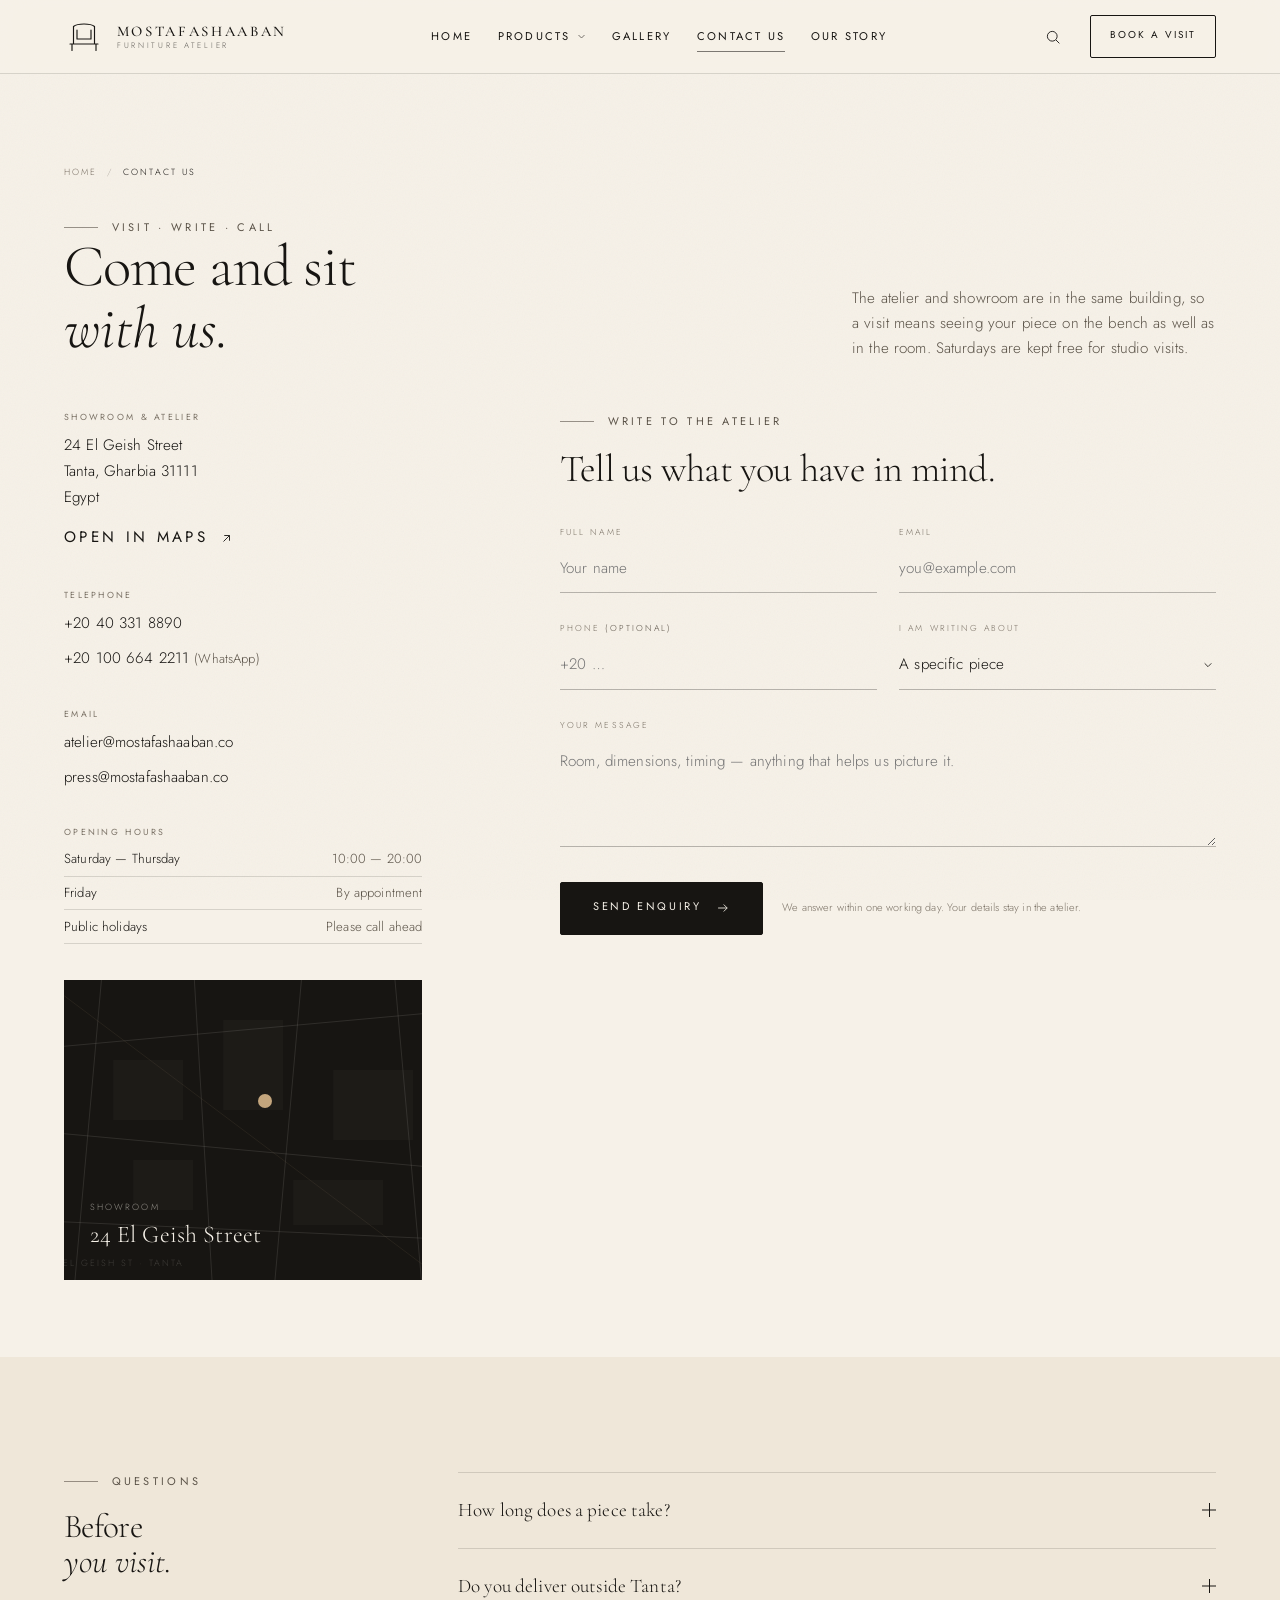
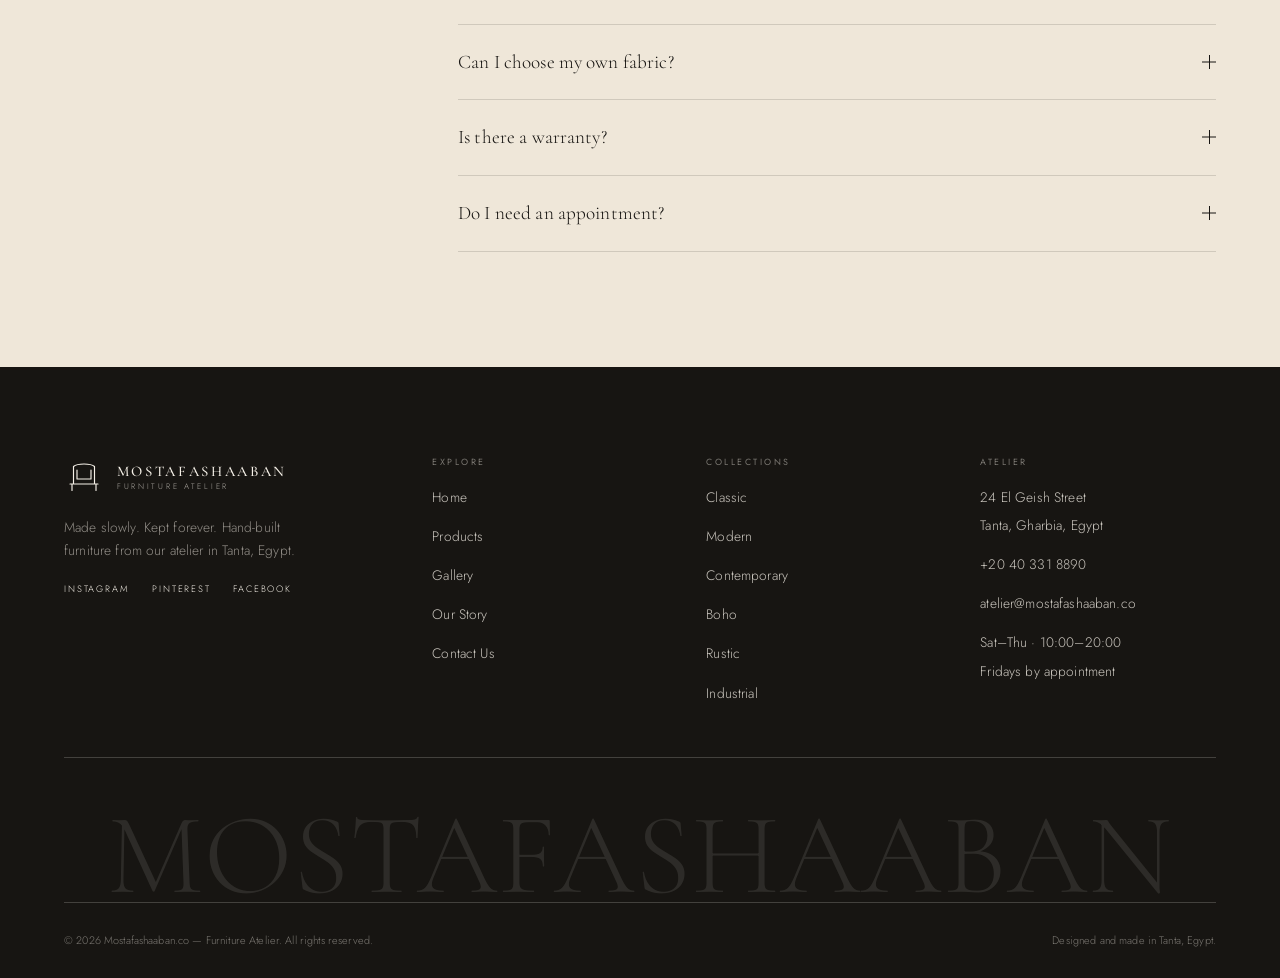
==== contact.html @ ceda0581 "Build mostafashaaban.co: luxury furniture atelier site Five pages (home, collection, gallery, story," ====
<!DOCTYPE html>
<html lang="en">
<head>
<meta charset="utf-8">
<meta name="viewport" content="width=device-width, initial-scale=1">
<title>Contact Us — Showroom in Tanta · Mostafashaaban.co</title>
<meta name="description" content="Visit the Mostafashaaban atelier at 24 El Geish Street, Tanta. Book a studio visit, start a commission or ask us about a piece.">
<meta property="og:title" content="Contact Us — Mostafashaaban.co">
<meta property="og:image" content="assets/img/og-cover.jpg">
<meta name="theme-color" content="#f6f1e8">
<link rel="icon" href="assets/img/favicon.svg" type="image/svg+xml">
<link rel="stylesheet" href="assets/css/fonts.css">
<link rel="stylesheet" href="assets/css/main.css">
<noscript><style>
.intro{display:none!important}
.hero__line>span{transform:none}
.hero__foot,.hero__scroll{opacity:1;transform:none}
[data-reveal],[data-reveal-img]{opacity:1!important;transform:none!important;clip-path:none!important}
[data-reveal-img]>img{clip-path:none!important}
.mobile-menu{display:none!important}
</style></noscript>
</head>
<body>

<a class="skip-link" href="#main">Skip to content</a>
<div class="grain" aria-hidden="true"></div>
<div class="scroll-progress" aria-hidden="true"></div>

<header class="site-header is-solid">
  <a class="brand" href="index.html" aria-label="Mostafashaaban — home">
    <svg class="brand__mark" viewBox="0 0 40 40" aria-hidden="true">
      <path data-draw d="M9.5 9.5c4-3.4 17-3.4 21 0"/>
      <path data-draw d="M9.5 9.5V27M30.5 9.5V27M6 27h28M8 27v6.5M32 27v6.5"/>
      <path data-draw d="M13 13v9h14v-9"/>
    </svg>
    <span class="brand__text">
      <span class="brand__name">MOSTAFASHAABAN</span>
      <span class="brand__sub">FURNITURE ATELIER</span>
    </span>
  </a>

  <nav class="nav" aria-label="Primary">
    <ul>
      <li class="nav__item"><a class="nav__link u-link" href="index.html">Home</a></li>
      <li class="nav__item has-mega">
        <button class="nav__link u-link" type="button" aria-expanded="false" aria-controls="mega-products">
          Products
          <svg viewBox="0 0 12 12" fill="none" stroke="currentColor" stroke-width="1.1" aria-hidden="true"><path d="M2 4l4 4 4-4"/></svg>
        </button>
        <div class="mega" id="mega-products">
          <div class="mega__inner">
            <div class="mega__intro">
              <div>
                <span class="eyebrow">The collection</span>
                <p style="margin-top:1rem">Eighteen pieces, six signatures. Every one of them drawn, joined and finished in our Tanta atelier.</p>
              </div>
              <a class="link-arrow" href="contact.html">Book a studio visit
                <svg viewBox="0 0 20 20" fill="none" stroke="currentColor" stroke-width="1.2" aria-hidden="true"><path d="M3 10h13M11 5l5 5-5 5"/></svg>
              </a>
            </div>
            <div>
              <ul class="mega__list">
                <li><a class="mega__card" href="products.html?style=classic"><span class="mega__thumb"><img src="assets/img/styles/classic.jpg" alt="Classic furniture" loading="lazy" width="768" height="1376"></span><span class="mega__name">Classic <small>01</small></span><span class="mega__d">Inherited proportions</span></a></li>
                <li><a class="mega__card" href="products.html?style=modern"><span class="mega__thumb"><img src="assets/img/styles/modern.jpg" alt="Modern furniture" loading="lazy" width="768" height="1376"></span><span class="mega__name">Modern <small>02</small></span><span class="mega__d">Less, but considered</span></a></li>
                <li><a class="mega__card" href="products.html?style=contemporary"><span class="mega__thumb"><img src="assets/img/styles/contemporary.jpg" alt="Contemporary furniture" loading="lazy" width="768" height="1376"></span><span class="mega__name">Contemporary <small>03</small></span><span class="mega__d">Sculptural and warm</span></a></li>
                <li><a class="mega__card" href="products.html?style=boho"><span class="mega__thumb"><img src="assets/img/styles/boho.jpg" alt="Boho furniture" loading="lazy" width="900" height="506"></span><span class="mega__name">Boho <small>04</small></span><span class="mega__d">Texture and sunlight</span></a></li>
                <li><a class="mega__card" href="products.html?style=rustic"><span class="mega__thumb"><img src="assets/img/styles/rustic.jpg" alt="Rustic furniture" loading="lazy" width="768" height="1376"></span><span class="mega__name">Rustic <small>05</small></span><span class="mega__d">Wood with a memory</span></a></li>
                <li><a class="mega__card" href="products.html?style=industrial"><span class="mega__thumb"><img src="assets/img/styles/industrial.jpg" alt="Industrial furniture" loading="lazy" width="768" height="1376"></span><span class="mega__name">Industrial <small>06</small></span><span class="mega__d">Steel, leather, shadow</span></a></li>
              </ul>
              <a class="mega__all" href="products.html">View the full collection
                <svg viewBox="0 0 20 20" fill="none" stroke="currentColor" stroke-width="1.2" aria-hidden="true"><path d="M6 14L14 6M7 6h7v7"/></svg>
              </a>
            </div>
          </div>
        </div>
      </li>
      <li class="nav__item"><a class="nav__link u-link" href="gallery.html">Gallery</a></li>
      <li class="nav__item"><a class="nav__link u-link u-link--active" href="contact.html">Contact Us</a></li>
      <li class="nav__item"><a class="nav__link u-link" href="story.html">Our Story</a></li>
    </ul>
  </nav>

  <div class="header__actions">
    <button class="icon-btn" type="button" data-search-open aria-label="Search the atelier (press Control K)">
      <svg viewBox="0 0 24 24" fill="none" stroke="currentColor" stroke-width="1.2" aria-hidden="true"><circle cx="11" cy="11" r="6.5"/><path d="M16 16l4.5 4.5"/></svg>
    </button>
    <a class="btn btn--outline btn--sm" href="contact.html"><span>Book a visit</span></a>
    <button class="burger" type="button" aria-label="Open menu" aria-expanded="false" aria-controls="mobile-menu">
      <span></span><span></span>
    </button>
  </div>
</header>

<div class="mobile-menu" id="mobile-menu">
  <ul class="mobile-menu__list">
    <li class="mobile-menu__item"><a class="mobile-menu__link" href="index.html">Home <small>01</small></a></li>
    <li class="mobile-menu__item">
      <button class="mobile-menu__link" type="button" data-accordion-btn aria-expanded="false">Products
        <svg width="14" height="14" viewBox="0 0 12 12" fill="none" stroke="currentColor" stroke-width="1.1" aria-hidden="true"><path d="M2 4l4 4 4-4"/></svg>
      </button>
      <div class="mobile-menu__sub"><div><ul>
        <li><a href="products.html">All pieces</a></li>
        <li><a href="products.html?style=classic">Classic</a></li>
        <li><a href="products.html?style=modern">Modern</a></li>
        <li><a href="products.html?style=contemporary">Contemporary</a></li>
        <li><a href="products.html?style=boho">Boho</a></li>
        <li><a href="products.html?style=rustic">Rustic</a></li>
        <li><a href="products.html?style=industrial">Industrial</a></li>
      </ul></div></div>
    </li>
    <li class="mobile-menu__item"><a class="mobile-menu__link" href="gallery.html">Gallery <small>03</small></a></li>
    <li class="mobile-menu__item"><a class="mobile-menu__link" href="contact.html">Contact Us <small>04</small></a></li>
    <li class="mobile-menu__item"><a class="mobile-menu__link" href="story.html">Our Story <small>05</small></a></li>
  </ul>
  <div class="mobile-menu__foot">
    <a class="u-link" href="tel:+20403318890">+20 40 331 8890</a>
    <a class="u-link" href="mailto:atelier@mostafashaaban.co">atelier@mostafashaaban.co</a>
    <p>24 El Geish Street, Tanta, Gharbia<br>Sat–Thu · 10:00–20:00</p>
  </div>
</div>

<main id="main">
  <section class="page-head">
    <div class="container">
      <nav class="breadcrumb" aria-label="Breadcrumb">
        <a href="index.html">Home</a><span>/</span><span style="opacity:1;color:var(--ink)">Contact Us</span>
      </nav>
      <div class="contact-hero">
        <div class="contact-hero__title">
          <p class="eyebrow" data-reveal>Visit · Write · Call</p>
          <h1 class="display" data-reveal style="--delay:.05s">Come and sit<br><em>with us.</em></h1>
        </div>
        <div class="contact-hero__aside" data-reveal="right">
          <p>The atelier and showroom are in the same building, so a visit means seeing your piece on the bench as well as in the room. Saturdays are kept free for studio visits.</p>
        </div>
      </div>
    </div>
  </section>

  <section class="container contact-grid">
    <aside class="contact-aside">
      <div class="contact-block" data-reveal>
        <h3>Showroom &amp; atelier</h3>
        <p>24 El Geish Street<br>Tanta, Gharbia 31111<br>Egypt</p>
        <a class="link-arrow" href="#" style="margin-top:.5rem">Open in maps
          <svg viewBox="0 0 20 20" fill="none" stroke="currentColor" stroke-width="1.2" aria-hidden="true"><path d="M6 14L14 6M7 6h7v7"/></svg>
        </a>
      </div>
      <div class="contact-block" data-reveal style="--delay:.06s">
        <h3>Telephone</h3>
        <a class="u-link" href="tel:+20403318890">+20 40 331 8890</a>
        <a class="u-link" href="tel:+201006642211">+20 100 664 2211 <span class="muted small">(WhatsApp)</span></a>
      </div>
      <div class="contact-block" data-reveal style="--delay:.12s">
        <h3>Email</h3>
        <a class="u-link" href="mailto:atelier@mostafashaaban.co">atelier@mostafashaaban.co</a>
        <a class="u-link" href="mailto:press@mostafashaaban.co">press@mostafashaaban.co</a>
      </div>
      <div class="contact-block" data-reveal style="--delay:.18s">
        <h3>Opening hours</h3>
        <div class="visit-hours">
          <div><span>Saturday — Thursday</span><span>10:00 — 20:00</span></div>
          <div><span>Friday</span><span>By appointment</span></div>
          <div><span>Public holidays</span><span>Please call ahead</span></div>
        </div>
      </div>
      <div class="map-card" data-reveal style="--delay:.24s">
        <svg class="map" viewBox="0 0 400 300" preserveAspectRatio="xMidYMid slice" aria-hidden="true">
          <g fill="none" stroke="rgba(246,241,232,.22)" stroke-width="1">
            <path d="M-20 70 L420 30"/><path d="M-20 150 L420 190"/><path d="M-20 240 L420 260"/>
            <path d="M60 -20 L30 320"/><path d="M150 -20 L170 320"/><path d="M260 -20 L230 320"/><path d="M350 -20 L380 320"/>
            <path d="M0 0 L400 300" stroke="rgba(196,166,125,.18)"/>
          </g>
          <g fill="rgba(246,241,232,.05)">
            <rect x="70" y="80" width="70" height="60"/><rect x="180" y="40" width="60" height="90"/>
            <rect x="290" y="90" width="80" height="70"/><rect x="90" y="180" width="60" height="50"/>
            <rect x="250" y="200" width="90" height="45"/>
          </g>
          <text x="20" y="286" fill="rgba(246,241,232,.35)" font-size="9" letter-spacing="2" font-family="Jost, sans-serif">EL GEISH ST · TANTA</text>
        </svg>
        <span class="map-card__pin" aria-hidden="true"></span>
        <span class="map-card__label">Showroom</span>
        <span class="map-card__title">24 El Geish Street</span>
      </div>
    </aside>

    <div class="contact-form-wrap">
      <p class="eyebrow" data-reveal>Write to the atelier</p>
      <h2 class="display" data-reveal style="--delay:.05s;margin:1.2rem 0 2.2rem;font-size:clamp(1.9rem,3vw,2.6rem)">Tell us what you have in mind.</h2>

      <form class="form" id="contact-form" novalidate data-reveal style="--delay:.1s">
        <div class="form__row">
          <div class="field">
            <label for="name">Full name</label>
            <input id="name" name="name" type="text" required autocomplete="name" placeholder="Your name">
            <span class="err"></span>
          </div>
          <div class="field">
            <label for="email">Email</label>
            <input id="email" name="email" type="email" required autocomplete="email" placeholder="you@example.com">
            <span class="err"></span>
          </div>
        </div>
        <div class="form__row">
          <div class="field">
            <label for="phone">Phone <span class="muted">(optional)</span></label>
            <input id="phone" name="phone" type="tel" autocomplete="tel" placeholder="+20 …">
            <span class="err"></span>
          </div>
          <div class="field">
            <label for="interest">I am writing about</label>
            <select id="interest" name="interest">
              <option>A specific piece</option>
              <option>Furnishing a room</option>
              <option>A bespoke commission</option>
              <option>A studio visit</option>
              <option>Press &amp; collaborations</option>
              <option>Something else</option>
            </select>
            <span class="err"></span>
          </div>
        </div>
        <div class="field">
          <label for="message">Your message</label>
          <textarea id="message" name="message" required placeholder="Room, dimensions, timing — anything that helps us picture it."></textarea>
          <span class="err"></span>
        </div>
        <div class="form__foot">
          <button class="btn btn--solid" type="submit"><span>Send enquiry</span>
            <svg viewBox="0 0 20 20" fill="none" stroke="currentColor" stroke-width="1.2" aria-hidden="true"><path d="M3 10h13M11 5l5 5-5 5"/></svg>
          </button>
          <p class="form-note">We answer within one working day. Your details stay in the atelier.</p>
        </div>
      </form>

      <div class="form-success" id="form-success">
        <span class="eyebrow">Enquiry received</span>
        <h3>Thank you — your note is with us.</h3>
        <p>One of the makers will reply within a working day. If it is urgent, call the showroom on <a class="u-link" href="tel:+20403318890">+20 40 331 8890</a>.</p>
        <a class="btn btn--outline" href="products.html" style="justify-self:start;margin-top:.5rem"><span>Browse the collection</span></a>
      </div>
    </div>
  </section>

  <section class="section section--paper2">
    <div class="container faq-wrap">
      <div class="faq-wrap__aside">
        <p class="eyebrow" data-reveal>Questions</p>
        <h2 class="display" data-reveal style="--delay:.05s;margin-top:1.2rem;font-size:clamp(1.8rem,2.6vw,2.4rem)">Before<br><em>you visit.</em></h2>
      </div>
      <div class="faq-wrap__body faq">
        <div class="faq__item" data-reveal>
          <button class="faq__q" type="button" aria-expanded="false">How long does a piece take?<span class="faq__icon"></span></button>
          <div class="faq__a"><div><p>Standard pieces take six to eight weeks from approved drawing. Bespoke commissions, especially upholstery, can take ten to twelve. We confirm the date in writing before we begin.</p></div></div>
        </div>
        <div class="faq__item" data-reveal>
          <button class="faq__q" type="button" aria-expanded="false">Do you deliver outside Tanta?<span class="faq__icon"></span></button>
          <div class="faq__a"><div><p>Yes — across Egypt, with our own white-glove team for Cairo, Alexandria and the Delta, and trusted partners further afield. Delivery and placement are quoted per piece.</p></div></div>
        </div>
        <div class="faq__item" data-reveal>
          <button class="faq__q" type="button" aria-expanded="false">Can I choose my own fabric?<span class="faq__icon"></span></button>
          <div class="faq__a"><div><p>Of course. We keep an archive of wool, linen, bouclé and leather in the showroom, and we are happy to work with a fabric you have sourced yourself.</p></div></div>
        </div>
        <div class="faq__item" data-reveal>
          <button class="faq__q" type="button" aria-expanded="false">Is there a warranty?<span class="faq__icon"></span></button>
          <div class="faq__a"><div><p>Ten years on every frame. Upholstery and finishes are covered for two years, and we repair at cost for as long as the piece exists — we keep the patterns.</p></div></div>
        </div>
        <div class="faq__item" data-reveal>
          <button class="faq__q" type="button" aria-expanded="false">Do I need an appointment?<span class="faq__icon"></span></button>
          <div class="faq__a"><div><p>Not for the showroom — walk in Saturday to Thursday, 10:00 to 20:00. For the workshop floor and a drawing session, an appointment gives you more of our time.</p></div></div>
        </div>
      </div>
    </div>
  </section>
</main>

<footer class="site-footer">
  <div class="container">
    <div class="footer__top">
      <div class="footer__brand">
        <a class="brand" href="index.html">
          <svg class="brand__mark" viewBox="0 0 40 40" aria-hidden="true">
            <path data-draw d="M9.5 9.5c4-3.4 17-3.4 21 0"/>
            <path data-draw d="M9.5 9.5V27M30.5 9.5V27M6 27h28M8 27v6.5M32 27v6.5"/>
            <path data-draw d="M13 13v9h14v-9"/>
          </svg>
          <span class="brand__text">
            <span class="brand__name">MOSTAFASHAABAN</span>
            <span class="brand__sub">FURNITURE ATELIER</span>
          </span>
        </a>
        <p>Made slowly. Kept forever. Hand-built furniture from our atelier in Tanta, Egypt.</p>
        <div class="footer__socials">
          <a class="u-link" href="#" aria-label="Instagram">Instagram</a>
          <a class="u-link" href="#" aria-label="Pinterest">Pinterest</a>
          <a class="u-link" href="#" aria-label="Facebook">Facebook</a>
        </div>
      </div>
      <div class="footer__col">
        <h4>Explore</h4>
        <ul>
          <li><a class="u-link" href="index.html">Home</a></li>
          <li><a class="u-link" href="products.html">Products</a></li>
          <li><a class="u-link" href="gallery.html">Gallery</a></li>
          <li><a class="u-link" href="story.html">Our Story</a></li>
          <li><a class="u-link" href="contact.html">Contact Us</a></li>
        </ul>
      </div>
      <div class="footer__col">
        <h4>Collections</h4>
        <ul>
          <li><a class="u-link" href="products.html?style=classic">Classic</a></li>
          <li><a class="u-link" href="products.html?style=modern">Modern</a></li>
          <li><a class="u-link" href="products.html?style=contemporary">Contemporary</a></li>
          <li><a class="u-link" href="products.html?style=boho">Boho</a></li>
          <li><a class="u-link" href="products.html?style=rustic">Rustic</a></li>
          <li><a class="u-link" href="products.html?style=industrial">Industrial</a></li>
        </ul>
      </div>
      <div class="footer__col footer__col--contact">
        <h4>Atelier</h4>
        <ul>
          <li><span>24 El Geish Street<br>Tanta, Gharbia, Egypt</span></li>
          <li><a class="u-link" href="tel:+20403318890">+20 40 331 8890</a></li>
          <li><a class="u-link" href="mailto:atelier@mostafashaaban.co">atelier@mostafashaaban.co</a></li>
          <li><span>Sat–Thu · 10:00–20:00<br>Fridays by appointment</span></li>
        </ul>
      </div>
    </div>
    <div class="footer__wordmark" aria-hidden="true">MOSTAFASHAABAN</div>
    <div class="footer__bottom">
      <span>© <span data-year>2026</span> Mostafashaaban.co — Furniture Atelier. All rights reserved.</span>
      <span>Designed and made in Tanta, Egypt.</span>
    </div>
  </div>
</footer>

<script src="assets/js/data.js"></script>
<script src="assets/js/main.js"></script>
</body>
</html>
---- assets/css/fonts.css ----
/* Self-hosted typefaces (latin subset, woff2) */
@font-face {
  font-family: "Cormorant Garamond";
  font-style: normal;
  font-weight: 300;
  font-display: swap;
  src: url("../fonts/cormorant-garamond-latin-300-normal.woff2") format("woff2");
}
@font-face {
  font-family: "Cormorant Garamond";
  font-style: italic;
  font-weight: 300;
  font-display: swap;
  src: url("../fonts/cormorant-garamond-latin-300-italic.woff2") format("woff2");
}
@font-face {
  font-family: "Cormorant Garamond";
  font-style: normal;
  font-weight: 400;
  font-display: swap;
  src: url("../fonts/cormorant-garamond-latin-400-normal.woff2") format("woff2");
}
@font-face {
  font-family: "Cormorant Garamond";
  font-style: italic;
  font-weight: 400;
  font-display: swap;
  src: url("../fonts/cormorant-garamond-latin-400-italic.woff2") format("woff2");
}
@font-face {
  font-family: "Cormorant Garamond";
  font-style: normal;
  font-weight: 500;
  font-display: swap;
  src: url("../fonts/cormorant-garamond-latin-500-normal.woff2") format("woff2");
}
@font-face {
  font-family: "Cormorant Garamond";
  font-style: italic;
  font-weight: 500;
  font-display: swap;
  src: url("../fonts/cormorant-garamond-latin-500-italic.woff2") format("woff2");
}
@font-face {
  font-family: "Jost";
  font-style: normal;
  font-weight: 200;
  font-display: swap;
  src: url("../fonts/jost-latin-200-normal.woff2") format("woff2");
}
@font-face {
  font-family: "Jost";
  font-style: normal;
  font-weight: 300;
  font-display: swap;
  src: url("../fonts/jost-latin-300-normal.woff2") format("woff2");
}
@font-face {
  font-family: "Jost";
  font-style: italic;
  font-weight: 300;
  font-display: swap;
  src: url("../fonts/jost-latin-300-italic.woff2") format("woff2");
}
@font-face {
  font-family: "Jost";
  font-style: normal;
  font-weight: 400;
  font-display: swap;
  src: url("../fonts/jost-latin-400-normal.woff2") format("woff2");
}
@font-face {
  font-family: "Jost";
  font-style: normal;
  font-weight: 500;
  font-display: swap;
  src: url("../fonts/jost-latin-500-normal.woff2") format("woff2");
}
---- assets/css/main.css ----
/* ==========================================================================
   MOSTAFA SHAABAN — Furniture Atelier
   Design system & site styles
   ========================================================================== */

/* ---------- 01. Tokens ---------- */
:root {
  --ink: #171512;
  --ink-2: #211e1a;
  --ink-soft: #5b5348;
  --ink-mute: #8a8175;
  --paper: #f6f1e8;
  --paper-2: #efe7d9;
  --paper-3: #e5dac7;
  --card: #fbf8f3;
  --white: #fdfbf7;
  --brass: #a9855b;
  --brass-2: #c4a67d;
  --line: rgba(23, 21, 18, 0.14);
  --line-strong: rgba(23, 21, 18, 0.28);
  --line-light: rgba(246, 241, 232, 0.2);

  --font-display: "Cormorant Garamond", "Times New Roman", serif;
  --font-sans: "Jost", "Helvetica Neue", Arial, sans-serif;

  --fs-hero: clamp(3rem, 7.6vw, 7.6rem);
  --fs-display: clamp(2.4rem, 4.6vw, 4.4rem);
  --fs-h1: clamp(2.2rem, 4vw, 3.6rem);
  --fs-h2: clamp(1.9rem, 3.1vw, 2.9rem);
  --fs-h3: clamp(1.3rem, 1.7vw, 1.65rem);
  --fs-body: clamp(0.95rem, 0.55vw + 0.82rem, 1.075rem);
  --fs-small: 0.8125rem;
  --fs-label: 0.6875rem;

  --gutter: clamp(1.25rem, 5vw, 5rem);
  --maxw: 1560px;
  --radius: 2px;

  --ease: cubic-bezier(0.22, 1, 0.36, 1);
  --ease-io: cubic-bezier(0.65, 0, 0.35, 1);
  --shadow-soft: 0 30px 80px -40px rgba(23, 21, 18, 0.55);

  --header-h: 88px;
}

/* ---------- 02. Reset ---------- */
*,
*::before,
*::after { box-sizing: border-box; }

* { margin: 0; }

html {
  -webkit-text-size-adjust: 100%;
  scroll-behavior: smooth;
}

body {
  background: var(--paper);
  color: var(--ink);
  font-family: var(--font-sans);
  font-size: var(--fs-body);
  font-weight: 300;
  line-height: 1.65;
  letter-spacing: 0.008em;
  -webkit-font-smoothing: antialiased;
  -moz-osx-font-smoothing: grayscale;
  overflow-x: hidden;
}

body.is-locked { overflow: hidden; }

img, svg, video { display: block; max-width: 100%; }
img { height: auto; }

button, input, select, textarea {
  font: inherit;
  color: inherit;
  letter-spacing: inherit;
}
button { background: none; border: 0; cursor: pointer; }

a { color: inherit; text-decoration: none; }

ul, ol { list-style: none; padding: 0; }

::selection { background: var(--ink); color: var(--paper); }

:focus-visible {
  outline: 1px solid var(--brass);
  outline-offset: 4px;
}

.skip-link {
  position: fixed;
  top: 10px;
  left: 10px;
  z-index: 400;
  padding: 12px 20px;
  background: var(--ink);
  color: var(--paper);
  font-size: 12px;
  letter-spacing: 0.18em;
  text-transform: uppercase;
  transform: translateY(-160%);
  transition: transform 0.4s var(--ease);
}
.skip-link:focus { transform: translateY(0); }

/* ---------- 03. Typography ---------- */
h1, h2, h3, h4 {
  font-family: var(--font-display);
  font-weight: 300;
  line-height: 1.02;
  letter-spacing: -0.015em;
  text-wrap: balance;
}

h1 { font-size: var(--fs-h1); }
h2 { font-size: var(--fs-h2); }
h3 { font-size: var(--fs-h3); line-height: 1.15; letter-spacing: -0.01em; }

em, .italic {
  font-style: italic;
  letter-spacing: 0;
}

p { text-wrap: pretty; }

.display {
  font-family: var(--font-display);
  font-size: var(--fs-display);
  font-weight: 300;
  line-height: 1.06;
  letter-spacing: -0.02em;
}

.eyebrow {
  display: flex;
  align-items: center;
  gap: 0.85rem;
  font-size: var(--fs-label);
  font-weight: 400;
  letter-spacing: 0.3em;
  text-transform: uppercase;
  color: var(--ink-soft);
}
.eyebrow::before {
  content: "";
  width: 34px;
  height: 1px;
  background: currentColor;
  opacity: 0.6;
  flex: none;
}
.eyebrow--plain::before { display: none; }

.lede {
  font-size: clamp(1.02rem, 1.15vw, 1.2rem);
  line-height: 1.7;
  color: var(--ink-soft);
  font-weight: 300;
}

.small { font-size: var(--fs-small); }
.muted { color: var(--ink-soft); }
.serif { font-family: var(--font-display); }
.center { text-align: center; }
.sr-only {
  position: absolute;
  width: 1px; height: 1px;
  padding: 0; margin: -1px;
  overflow: hidden;
  clip: rect(0 0 0 0);
  white-space: nowrap;
  border: 0;
}

/* ---------- 04. Layout ---------- */
.container {
  width: 100%;
  max-width: var(--maxw);
  margin-inline: auto;
  padding-inline: var(--gutter);
}

.grid-12 {
  display: grid;
  grid-template-columns: repeat(12, minmax(0, 1fr));
  gap: clamp(1.25rem, 2.4vw, 2.5rem);
}

section { position: relative; }

.section { padding-block: clamp(4.5rem, 9vw, 9.5rem); }
.section--tight { padding-block: clamp(3rem, 5.5vw, 6rem); }
.section--ink { background: var(--ink); color: var(--paper); }
.section--paper2 { background: var(--paper-2); }

.section-head {
  display: grid;
  grid-template-columns: repeat(12, minmax(0, 1fr));
  gap: clamp(1.25rem, 2.4vw, 2.5rem);
  align-items: end;
  margin-bottom: clamp(2.5rem, 4.5vw, 4.5rem);
}
.section-head > .section-head__title { grid-column: 1 / span 7; }
.section-head > .section-head__aside {
  grid-column: 9 / span 4;
  justify-self: end;
  text-align: right;
  display: grid;
  gap: 1.1rem;
  justify-items: end;
}
.section-head .eyebrow { margin-bottom: 1.5rem; }

.link-row { display: flex; flex-wrap: wrap; gap: 1.5rem; }

/* ---------- 05. Links & underline animation ---------- */
.u-link {
  position: relative;
  display: inline-block;
  padding-bottom: 2px;
  transition: color 0.4s var(--ease);
}
.u-link::after {
  content: "";
  position: absolute;
  left: 0;
  bottom: 0;
  width: 100%;
  height: 1px;
  background: currentColor;
  transform: scaleX(0);
  transform-origin: right center;
  transition: transform 0.6s var(--ease);
}
.u-link:hover::after,
.u-link:focus-visible::after {
  transform: scaleX(1);
  transform-origin: left center;
}
.u-link--active::after {
  transform: scaleX(1);
  transform-origin: left center;
  height: 1px;
  opacity: 0.55;
}

.link-arrow {
  display: inline-flex;
  align-items: center;
  gap: 0.65rem;
  font-size: var(--fs-label);
  letter-spacing: 0.26em;
  text-transform: uppercase;
  font-weight: 400;
  padding-bottom: 4px;
}
.link-arrow svg {
  width: 15px;
  height: 15px;
  transition: transform 0.5s var(--ease);
}
.link-arrow:hover svg { transform: translateX(6px); }

/* ---------- 06. Buttons ---------- */
.btn {
  --btn-bg: transparent;
  --btn-fg: var(--ink);
  --btn-line: var(--ink);
  position: relative;
  display: inline-flex;
  align-items: center;
  justify-content: center;
  gap: 0.9rem;
  padding: 1.15rem 2rem;
  border: 1px solid var(--btn-line);
  border-radius: var(--radius);
  background: transparent;
  color: var(--btn-fg);
  font-size: var(--fs-label);
  font-weight: 400;
  letter-spacing: 0.24em;
  text-transform: uppercase;
  line-height: 1;
  overflow: hidden;
  isolation: isolate;
  transition: color 0.5s var(--ease), border-color 0.5s var(--ease);
  -webkit-tap-highlight-color: transparent;
}
.btn::before {
  content: "";
  position: absolute;
  inset: 0;
  z-index: -1;
  background: var(--btn-bg);
  transform: scaleY(0);
  transform-origin: bottom center;
  transition: transform 0.55s var(--ease);
}
.btn > span {
  position: relative;
  display: inline-block;
  padding-bottom: 3px;
}
.btn > span::after {
  content: "";
  position: absolute;
  left: 0; right: 0; bottom: 0;
  height: 1px;
  background: currentColor;
  transform: scaleX(0);
  transform-origin: right center;
  transition: transform 0.55s var(--ease);
}
.btn svg { width: 14px; height: 14px; transition: transform 0.5s var(--ease); }
.btn:hover::before,
.btn:focus-visible::before { transform: scaleY(1); }
.btn:hover > span::after,
.btn:focus-visible > span::after {
  transform: scaleX(1);
  transform-origin: left center;
}
.btn:hover svg { transform: translateX(5px); }

.btn--solid {
  --btn-bg: var(--ink);
  --btn-fg: var(--paper);
  --btn-line: var(--ink);
  background: var(--ink);
}
.btn--solid::before { background: var(--brass); transform-origin: bottom center; }
.btn--solid:hover { --btn-fg: var(--ink); border-color: var(--brass); }

.btn--outline { --btn-fg: var(--ink); }
.btn--outline:hover { --btn-fg: var(--paper); }

.btn--light {
  --btn-fg: var(--paper);
  --btn-line: rgba(246, 241, 232, 0.45);
  --btn-bg: var(--paper);
}
.btn--light:hover { --btn-fg: var(--ink); border-color: var(--paper); }

.btn--ghost {
  --btn-line: transparent;
  padding-inline: 0;
}
.btn--ghost::before { display: none; }

.btn--sm { padding: 0.85rem 1.2rem; font-size: 0.625rem; letter-spacing: 0.2em; }

.icon-btn {
  display: grid;
  place-items: center;
  width: 44px;
  height: 44px;
  border-radius: 50%;
  transition: background 0.4s var(--ease), color 0.4s var(--ease);
}
.icon-btn svg { width: 18px; height: 18px; }
.icon-btn:hover { background: rgba(23, 21, 18, 0.06); }

/* ---------- 07. Header ---------- */
.site-header {
  position: fixed;
  inset: 0 0 auto 0;
  z-index: 120;
  display: flex;
  align-items: center;
  justify-content: space-between;
  gap: 2rem;
  height: var(--header-h);
  padding-inline: var(--gutter);
  color: var(--ink);
  background: transparent;
  transition: background 0.55s var(--ease), color 0.55s var(--ease),
    box-shadow 0.55s var(--ease), height 0.4s var(--ease), border-color 0.4s var(--ease);
  border-bottom: 1px solid transparent;
}
.site-header.is-scrolled,
.site-header.is-solid {
  background: rgba(246, 241, 232, 0.86);
  -webkit-backdrop-filter: blur(16px) saturate(140%);
  backdrop-filter: blur(16px) saturate(140%);
  border-bottom-color: var(--line);
  height: 74px;
}
.site-header.on-dark { color: var(--paper); }
.site-header.on-dark.is-scrolled {
  color: var(--ink);
  background: rgba(246, 241, 232, 0.9);
}

.brand {
  display: flex;
  align-items: center;
  gap: 0.8rem;
  flex: none;
  z-index: 2;
}
.brand__mark {
  width: 40px;
  height: 40px;
  color: currentColor;
  overflow: visible;
}
.brand__mark [data-draw] {
  fill: none;
  stroke: currentColor;
  stroke-width: 1.15;
  stroke-linecap: round;
  stroke-linejoin: round;
}
.brand__text { display: grid; gap: 3px; }
.brand__name {
  font-family: var(--font-display);
  font-size: 1.02rem;
  letter-spacing: 0.22em;
  line-height: 1;
  font-weight: 500;
}
.brand__sub {
  font-size: 0.5rem;
  letter-spacing: 0.34em;
  opacity: 0.66;
  line-height: 1;
}

.nav { display: flex; align-self: stretch; }
.nav > ul {
  display: flex;
  align-items: center;
  gap: clamp(1.1rem, 2vw, 2.3rem);
}
.nav__item { position: relative; display: flex; align-self: stretch; align-items: center; }

.nav__link {
  display: inline-flex;
  align-items: center;
  gap: 0.4rem;
  font-size: 0.7rem;
  font-weight: 400;
  letter-spacing: 0.2em;
  text-transform: uppercase;
  padding: 0.4rem 0;
  white-space: nowrap;
}
.nav__link svg {
  width: 9px;
  height: 9px;
  transition: transform 0.45s var(--ease);
  opacity: 0.7;
}
.nav__item.is-open .nav__link svg { transform: rotate(180deg); }

.header__actions {
  display: flex;
  align-items: center;
  gap: 0.4rem;
  z-index: 2;
}
.header__actions .btn { margin-left: 0.5rem; }

/* Mega dropdown */
.mega {
  position: fixed;
  top: var(--header-h);
  left: 0;
  right: 0;
  padding: 0 var(--gutter);
  background: rgba(246, 241, 232, 0.97);
  -webkit-backdrop-filter: blur(20px);
  backdrop-filter: blur(20px);
  border-bottom: 1px solid var(--line);
  color: var(--ink);
  opacity: 0;
  visibility: hidden;
  transform: translateY(-10px);
  transition: opacity 0.45s var(--ease), transform 0.55s var(--ease), visibility 0.45s;
  z-index: 110;
}
.site-header.is-scrolled .mega { top: 74px; }
.nav__item.is-open .mega {
  opacity: 1;
  visibility: visible;
  transform: translateY(0);
}
.mega__inner {
  display: grid;
  grid-template-columns: 0.85fr 2.4fr;
  gap: clamp(2rem, 4vw, 5rem);
  max-width: var(--maxw);
  margin-inline: auto;
  padding-block: clamp(2rem, 3vw, 3rem) clamp(2.2rem, 3.4vw, 3.4rem);
}
.mega__intro { display: grid; align-content: space-between; gap: 1.6rem; }
.mega__intro p { font-size: 0.85rem; color: var(--ink-soft); max-width: 26ch; }
.mega__list {
  display: grid;
  grid-template-columns: repeat(6, minmax(0, 1fr));
  gap: clamp(0.75rem, 1.4vw, 1.5rem);
}
.mega__card { display: grid; gap: 0.7rem; }
.mega__thumb {
  position: relative;
  overflow: hidden;
  aspect-ratio: 4 / 5;
  background: var(--paper-2);
}
.mega__thumb img {
  width: 100%;
  height: 100%;
  object-fit: cover;
  transition: transform 1.1s var(--ease), filter 0.6s var(--ease);
  filter: saturate(0.92);
}
.mega__card:hover .mega__thumb img { transform: scale(1.07); filter: saturate(1); }
.mega__card .mega__name {
  display: flex;
  align-items: baseline;
  justify-content: space-between;
  gap: 0.5rem;
  font-size: 0.72rem;
  letter-spacing: 0.16em;
  text-transform: uppercase;
}
.mega__card .mega__name small {
  font-size: 0.55rem;
  opacity: 0.5;
  letter-spacing: 0.1em;
}
.mega__card span.mega__d {
  font-family: var(--font-display);
  font-style: italic;
  font-size: 0.82rem;
  color: var(--ink-soft);
  letter-spacing: 0;
  display: block;
}
.mega__all {
  display: flex;
  align-items: center;
  justify-content: space-between;
  margin-top: 1.4rem;
  padding-top: 1.2rem;
  border-top: 1px solid var(--line);
  font-size: 0.68rem;
  letter-spacing: 0.22em;
  text-transform: uppercase;
}
.mega__all svg { width: 16px; height: 16px; }

/* Burger + mobile menu */
.burger {
  display: none;
  width: 44px;
  height: 44px;
  margin-left: 0.4rem;
  position: relative;
}
.burger span {
  position: absolute;
  left: 12px;
  right: 12px;
  height: 1px;
  background: currentColor;
  transition: transform 0.45s var(--ease), opacity 0.3s;
}
.burger span:nth-child(1) { top: 19px; }
.burger span:nth-child(2) { top: 25px; }
body.menu-open .burger span:nth-child(1) { transform: translateY(3px) rotate(45deg); }
body.menu-open .burger span:nth-child(2) { transform: translateY(-3px) rotate(-45deg); }

.mobile-menu {
  position: fixed;
  inset: 0;
  z-index: 115;
  background: var(--paper);
  padding: calc(var(--header-h) + 2rem) var(--gutter) 2rem;
  display: grid;
  align-content: start;
  gap: 0;
  overflow-y: auto;
  opacity: 0;
  visibility: hidden;
  clip-path: inset(0 0 100% 0);
  transition: clip-path 0.75s var(--ease), opacity 0.4s, visibility 0.7s;
}
body.menu-open .mobile-menu {
  opacity: 1;
  visibility: visible;
  clip-path: inset(0 0 0 0);
}
.mobile-menu__list { border-top: 1px solid var(--line); }
.mobile-menu__item { border-bottom: 1px solid var(--line); }
.mobile-menu__link {
  display: flex;
  align-items: center;
  justify-content: space-between;
  width: 100%;
  padding: 1.35rem 0;
  font-family: var(--font-display);
  font-size: clamp(1.7rem, 6vw, 2.4rem);
  font-weight: 300;
  letter-spacing: -0.01em;
  text-align: left;
  opacity: 0;
  transform: translateY(14px);
  transition: opacity 0.5s var(--ease), transform 0.5s var(--ease), color 0.3s;
}
body.menu-open .mobile-menu__link { opacity: 1; transform: none; }
.mobile-menu__link small { font-family: var(--font-sans); font-size: 0.55rem; letter-spacing: 0.2em; color: var(--ink-mute); }
.mobile-menu__sub {
  display: grid;
  grid-template-rows: 0fr;
  transition: grid-template-rows 0.55s var(--ease);
}
.mobile-menu__sub > div { overflow: hidden; }
.mobile-menu__item.is-open .mobile-menu__sub { grid-template-rows: 1fr; }
.mobile-menu__sub ul {
  display: grid;
  gap: 0.1rem;
  padding-bottom: 1rem;
}
.mobile-menu__sub a {
  display: block;
  padding: 0.55rem 0;
  font-size: 0.78rem;
  letter-spacing: 0.16em;
  text-transform: uppercase;
  color: var(--ink-soft);
}
.mobile-menu__foot {
  display: grid;
  gap: 1rem;
  margin-top: 2.2rem;
  font-size: 0.85rem;
  color: var(--ink-soft);
}
.mobile-menu__foot a { max-width: max-content; }

/* ---------- 08. Intro / opening animation ---------- */
.intro {
  position: fixed;
  inset: 0;
  z-index: 300;
  background: var(--paper);
  display: grid;
  place-items: center;
  overflow: hidden;
}
.intro__curtain {
  position: absolute;
  top: 0;
  bottom: 0;
  width: 50.5%;
  background: var(--paper);
  z-index: 4;
  transition: transform 1.15s var(--ease);
}
.intro__curtain--l { left: 0; }
.intro__curtain--r { right: 0; }
.intro.is-done .intro__curtain--l { transform: translateX(-101%); }
.intro.is-done .intro__curtain--r { transform: translateX(101%); }

.intro__stage {
  position: absolute;
  inset: 0;
  display: grid;
  place-items: center;
  z-index: 5;
  padding: 4vh 6vw;
  transition: opacity 0.6s var(--ease), transform 0.8s var(--ease);
}
.intro.is-revealing .intro__stage { opacity: 0; transform: scale(1.03); }

.intro__composition {
  display: grid;
  justify-items: center;
  gap: clamp(1.2rem, 2.4vw, 2rem);
  text-align: center;
  z-index: 2;
}
.intro__frame {
  position: relative;
  width: clamp(190px, 21vw, 290px);
  aspect-ratio: 4 / 5;
  overflow: hidden;
  background: var(--paper-2);
  clip-path: inset(100% 0 0 0);
  animation: introFrame 1.5s var(--ease) 0.15s forwards;
}
.intro__frame img {
  width: 100%;
  height: 100%;
  object-fit: cover;
  transform: scale(1.14);
  animation: introImg 2.6s var(--ease) 0.1s forwards;
}
.intro__frame::after {
  content: "";
  position: absolute;
  inset: 0;
  background: linear-gradient(180deg, rgba(23,21,18,0) 40%, rgba(23,21,18,0.18));
}
@keyframes introFrame { to { clip-path: inset(0 0 0 0); } }
@keyframes introImg { to { transform: scale(1); } }

.intro__mark {
  width: clamp(46px, 5vw, 62px);
  height: clamp(46px, 5vw, 62px);
  color: var(--ink);
  margin-top: clamp(0.6rem, 1.6vw, 1.4rem);
}
.intro__mark [data-draw] {
  fill: none;
  stroke: currentColor;
  stroke-width: 1;
  stroke-linecap: round;
  stroke-linejoin: round;
  stroke-dasharray: 220;
  stroke-dashoffset: 220;
  animation: draw 1.8s var(--ease) 0.5s forwards;
}
.intro__mark [data-draw]:nth-child(2) { animation-delay: 0.68s; }
.intro__mark [data-draw]:nth-child(3) { animation-delay: 0.86s; }
@keyframes draw { to { stroke-dashoffset: 0; } }

.intro__wordmark {
  font-family: var(--font-display);
  font-size: clamp(1.4rem, 3.1vw, 2.6rem);
  letter-spacing: 0.34em;
  font-weight: 400;
  text-indent: 0.34em;
  display: flex;
  overflow: hidden;
  padding-bottom: 0.1em;
}
.intro__wordmark span {
  display: inline-block;
  transform: translateY(110%);
  opacity: 0;
  animation: rise 1.1s var(--ease) forwards;
}
@keyframes rise { to { transform: translateY(0); opacity: 1; } }

.intro__rule {
  width: 0;
  height: 1px;
  background: var(--line-strong);
  animation: rule 1.2s var(--ease) 1.15s forwards;
}
@keyframes rule { to { width: min(240px, 40vw); } }

.intro__slogan {
  font-family: var(--font-display);
  font-style: italic;
  font-size: clamp(1.05rem, 1.9vw, 1.6rem);
  color: var(--ink-soft);
  opacity: 0;
  transform: translateY(10px);
  animation: fadeUp 1.2s var(--ease) 1.5s forwards;
}
.intro__meta {
  display: flex;
  align-items: center;
  gap: 0.8rem;
  font-size: 0.56rem;
  letter-spacing: 0.3em;
  text-transform: uppercase;
  color: var(--ink-mute);
  opacity: 0;
  animation: fadeUp 1.2s var(--ease) 1.8s forwards;
}
@keyframes fadeUp { to { opacity: 1; transform: translateY(0); } }

.intro__skip {
  position: absolute;
  right: var(--gutter);
  bottom: 2rem;
  font-size: 0.58rem;
  letter-spacing: 0.26em;
  text-transform: uppercase;
  color: var(--ink-mute);
  z-index: 6;
  opacity: 0;
  animation: fadeUp 1s ease 1.2s forwards;
}
.intro.is-revealing .intro__skip { opacity: 0; }

/* ---------- 09. Hero ---------- */
.hero {
  position: relative;
  min-height: 100svh;
  display: grid;
  align-items: end;
  color: var(--paper);
  overflow: hidden;
  isolation: isolate;
  background: var(--ink);
}
.hero__media {
  position: absolute;
  inset: -6% 0 -6% 0;
  z-index: -2;
  will-change: transform;
}
.hero__media img {
  width: 100%;
  height: 100%;
  object-fit: cover;
  object-position: center 55%;
  transform: scale(1.04);
}
.hero__scrim {
  position: absolute;
  inset: 0;
  z-index: -1;
  background:
    linear-gradient(180deg, rgba(23,21,18,0.55) 0%, rgba(23,21,18,0.08) 32%, rgba(23,21,18,0.12) 55%, rgba(23,21,18,0.78) 100%),
    linear-gradient(90deg, rgba(23,21,18,0.42) 0%, rgba(23,21,18,0) 60%);
}
.hero__inner {
  position: relative;
  width: 100%;
  padding-top: calc(var(--header-h) + 4rem);
  padding-bottom: clamp(2.5rem, 5vw, 4.5rem);
  display: grid;
  gap: clamp(2rem, 4vw, 3.5rem);
}
.hero__kicker {
  display: flex;
  align-items: center;
  gap: 1rem;
  font-size: 0.6rem;
  letter-spacing: 0.34em;
  text-transform: uppercase;
  color: rgba(246,241,232,0.76);
}
.hero__kicker::before {
  content: "";
  width: 44px;
  height: 1px;
  background: currentColor;
  opacity: 0.6;
}
.hero__title {
  font-size: var(--fs-hero);
  line-height: 0.94;
  letter-spacing: -0.025em;
  font-weight: 300;
  max-width: 15ch;
}
.hero__title em {
  display: inline-block;
  font-weight: 300;
  color: var(--brass-2);
}
.hero__line { display: block; overflow: hidden; }
.hero__line > span {
  display: block;
  transform: translateY(115%);
  transition: transform 1.35s var(--ease);
  transition-delay: var(--d, 0s);
}
body.is-ready .hero__line > span { transform: translateY(0); }

.hero__foot {
  display: grid;
  grid-template-columns: minmax(0, 1fr) auto;
  align-items: end;
  gap: 2rem;
  padding-top: clamp(1.2rem, 2.4vw, 2rem);
  border-top: 1px solid rgba(246,241,232,0.22);
  opacity: 0;
  transform: translateY(24px);
  transition: opacity 1.1s var(--ease) 0.55s, transform 1.1s var(--ease) 0.55s;
}
body.is-ready .hero__foot { opacity: 1; transform: none; }
.hero__lede {
  max-width: 46ch;
  font-size: clamp(0.92rem, 1.05vw, 1.02rem);
  line-height: 1.65;
  color: rgba(246,241,232,0.78);
}
.hero__cta { display: flex; flex-wrap: wrap; gap: 0.75rem; align-items: center; }
.hero__cta .btn--light { --btn-line: rgba(246,241,232,0.6); }
.hero__cta .btn--ghost { --btn-fg: var(--paper); }

.hero__scroll {
  position: absolute;
  right: var(--gutter);
  bottom: 2.2rem;
  display: flex;
  align-items: center;
  gap: 0.9rem;
  font-size: 0.55rem;
  letter-spacing: 0.3em;
  text-transform: uppercase;
  color: rgba(246,241,232,0.6);
  opacity: 0;
  transition: opacity 1s ease 1.1s;
}
body.is-ready .hero__scroll { opacity: 1; }
.hero__scroll i {
  display: block;
  width: 1px;
  height: 52px;
  background: rgba(246,241,232,0.3);
  position: relative;
  overflow: hidden;
}
.hero__scroll i::after {
  content: "";
  position: absolute;
  inset: 0;
  background: var(--paper);
  transform: translateY(-100%);
  animation: scrollLine 2.4s var(--ease-io) infinite;
}
@keyframes scrollLine {
  0% { transform: translateY(-100%); }
  45% { transform: translateY(0); }
  100% { transform: translateY(100%); }
}

/* ---------- 10. Marquee ---------- */
.marquee {
  display: flex;
  overflow: hidden;
  border-block: 1px solid var(--line);
  background: var(--paper);
  padding-block: 1.15rem;
  user-select: none;
}
.marquee--ink { background: var(--ink); color: var(--paper); border-color: rgba(246,241,232,0.16); }
.marquee__track {
  display: flex;
  flex: none;
  align-items: center;
  gap: 2.5rem;
  padding-right: 2.5rem;
  animation: marquee 42s linear infinite;
  will-change: transform;
}
.marquee:hover .marquee__track { animation-play-state: paused; }
.marquee__item {
  display: flex;
  align-items: center;
  gap: 2.5rem;
  font-size: 0.62rem;
  letter-spacing: 0.32em;
  text-transform: uppercase;
  white-space: nowrap;
  color: var(--ink-soft);
}
.marquee--ink .marquee__item { color: rgba(246,241,232,0.72); }
.marquee__item::after {
  content: "◆";
  font-size: 0.45rem;
  opacity: 0.45;
}
@keyframes marquee { to { transform: translateX(-50%); } }

/* ---------- 11. Reveal utilities ---------- */
[data-reveal] {
  opacity: 0;
  transform: translateY(28px);
  transition: opacity 1s var(--ease), transform 1.1s var(--ease);
  transition-delay: var(--delay, 0s);
  will-change: opacity, transform;
}
[data-reveal].is-in { opacity: 1; transform: none; }

[data-reveal-img] {
  clip-path: inset(0 0 100% 0);
  transition: clip-path 1.4s var(--ease);
  transition-delay: var(--delay, 0s);
}
[data-reveal-img].is-in { clip-path: inset(0 0 0 0); }

[data-reveal="fade"] { transform: none; }
[data-reveal="right"] { transform: translateX(36px); }
[data-reveal="left"] { transform: translateX(-36px); }
[data-reveal="scale"] { transform: scale(0.94); }

/* word scrub */
.scrub-words span {
  opacity: 0.16;
  transition: opacity 0.35s ease;
}
.scrub-words span.is-lit { opacity: 1; }

/* ---------- 12. Manifesto ---------- */
.manifesto__statement {
  grid-column: 1 / span 8;
  font-size: clamp(1.6rem, 3.1vw, 2.85rem);
  line-height: 1.16;
  letter-spacing: -0.02em;
}
.manifesto__aside {
  grid-column: 10 / span 3;
  align-self: end;
  display: grid;
  gap: 1.4rem;
  font-size: 0.9rem;
  color: var(--ink-soft);
}
.manifesto__aside .signature {
  font-family: var(--font-display);
  font-style: italic;
  font-size: 1.4rem;
  color: var(--ink);
}
.manifesto__eyebrow { grid-column: 1 / span 12; margin-bottom: 2.5rem; }

/* ---------- 13. Collection cards ---------- */
.rooms {
  display: grid;
  grid-template-columns: repeat(3, minmax(0, 1fr));
  gap: clamp(1rem, 1.6vw, 1.75rem);
}
.room-card {
  position: relative;
  display: block;
  overflow: hidden;
  background: var(--paper-2);
  color: var(--paper);
  isolation: isolate;
}
.room-card__media { position: relative; overflow: hidden; height: 100%; }
.room-card__media img {
  width: 100%;
  height: 100%;
  aspect-ratio: 3 / 4;
  object-fit: cover;
  transition: transform 1.6s var(--ease), filter 0.8s var(--ease);
}
.room-card:hover .room-card__media img { transform: scale(1.06); }
.room-card::after {
  content: "";
  position: absolute;
  inset: 0;
  z-index: 1;
  background: linear-gradient(180deg, rgba(23,21,18,0.05) 0%, rgba(23,21,18,0) 42%, rgba(23,21,18,0.72) 100%);
  pointer-events: none;
}
.room-card__body {
  position: absolute;
  inset: auto 0 0 0;
  z-index: 2;
  padding: clamp(1.3rem, 2.2vw, 2.2rem);
  display: flex;
  align-items: end;
  justify-content: space-between;
  gap: 1rem;
}
.room-card__title {
  font-family: var(--font-display);
  font-size: clamp(1.5rem, 2.1vw, 2rem);
  line-height: 1.1;
  font-weight: 300;
}
.room-card__meta {
  font-size: 0.55rem;
  letter-spacing: 0.26em;
  text-transform: uppercase;
  opacity: 0.72;
  margin-top: 0.5rem;
}
.room-card__go {
  display: grid;
  place-items: center;
  width: 48px;
  height: 48px;
  border: 1px solid rgba(246,241,232,0.45);
  border-radius: 50%;
  flex: none;
  transition: background 0.5s var(--ease), color 0.5s var(--ease), transform 0.5s var(--ease);
}
.room-card__go svg { width: 16px; height: 16px; }
.room-card:hover .room-card__go {
  background: var(--paper);
  color: var(--ink);
  transform: rotate(-45deg);
}

/* ---------- 14. Styles grid ---------- */
.styles-grid {
  display: grid;
  grid-template-columns: repeat(3, minmax(0, 1fr));
  gap: clamp(0.9rem, 1.4vw, 1.4rem);
}
.style-card {
  position: relative;
  display: block;
  overflow: hidden;
  isolation: isolate;
  color: var(--paper);
  background: var(--paper-2);
}
.style-card__media { overflow: hidden; }
.style-card__media img {
  width: 100%;
  aspect-ratio: 4 / 5;
  object-fit: cover;
  transition: transform 1.5s var(--ease), filter 0.9s var(--ease);
  filter: saturate(0.9);
}
.style-card:hover .style-card__media img { transform: scale(1.055); filter: saturate(1); }
.style-card::after {
  content: "";
  position: absolute;
  inset: 0;
  background: linear-gradient(180deg, rgba(23,21,18,0.28) 0%, rgba(23,21,18,0) 38%, rgba(23,21,18,0.66) 100%);
  z-index: 1;
}
.style-card__num {
  position: absolute;
  top: clamp(1rem, 1.6vw, 1.6rem);
  left: clamp(1rem, 1.6vw, 1.6rem);
  z-index: 2;
  font-family: var(--font-display);
  font-size: 0.85rem;
  letter-spacing: 0.1em;
  opacity: 0.8;
}
.style-card__body {
  position: absolute;
  inset: auto 0 0 0;
  z-index: 2;
  padding: clamp(1.1rem, 1.8vw, 1.8rem);
}
.style-card__name {
  font-family: var(--font-display);
  font-size: clamp(1.4rem, 2vw, 1.9rem);
  line-height: 1.05;
}
.style-card__desc {
  font-size: 0.72rem;
  letter-spacing: 0.04em;
  color: rgba(246,241,232,0.76);
  max-height: 0;
  overflow: hidden;
  opacity: 0;
  transition: max-height 0.6s var(--ease), opacity 0.5s var(--ease), margin 0.6s var(--ease);
}
.style-card:hover .style-card__desc,
.style-card:focus-visible .style-card__desc { max-height: 4rem; opacity: 1; margin-top: 0.5rem; }
.style-card__arrow {
  position: absolute;
  right: clamp(1.1rem, 1.8vw, 1.8rem);
  bottom: clamp(1.1rem, 1.8vw, 1.8rem);
  z-index: 2;
  width: 34px;
  height: 34px;
  border: 1px solid rgba(246,241,232,0.4);
  border-radius: 50%;
  display: grid;
  place-items: center;
  opacity: 0;
  transform: translateX(-8px);
  transition: opacity 0.5s var(--ease), transform 0.5s var(--ease);
}
.style-card__arrow svg { width: 13px; height: 13px; }
.style-card:hover .style-card__arrow { opacity: 1; transform: none; }

/* ---------- 15. Product card ---------- */
.pieces {
  display: grid;
  grid-template-columns: repeat(4, minmax(0, 1fr));
  gap: clamp(1rem, 1.6vw, 1.75rem);
}

.product-card {
  position: relative;
  background: var(--card);
  display: flex;
  flex-direction: column;
  transition: transform 0.7s var(--ease), box-shadow 0.7s var(--ease);
}
.product-card__media {
  position: relative;
  overflow: hidden;
  background: var(--card);
  aspect-ratio: 4 / 5;
}
.product-card__media img {
  width: 100%;
  height: 100%;
  object-fit: cover;
  transition: transform 1.3s var(--ease);
  will-change: transform;
}
.product-card:hover .product-card__media img { transform: scale(1.045); }
.product-card__badge {
  position: absolute;
  top: 0.9rem;
  left: 0.9rem;
  padding: 0.38rem 0.6rem;
  background: var(--paper);
  color: var(--ink);
  font-size: 0.5rem;
  letter-spacing: 0.22em;
  text-transform: uppercase;
  z-index: 2;
}
.product-card__quick {
  position: absolute;
  inset: auto 0 0 0;
  display: flex;
  align-items: center;
  justify-content: center;
  gap: 0.5rem;
  padding: 1rem;
  background: rgba(23, 21, 18, 0.86);
  color: var(--paper);
  font-size: 0.56rem;
  letter-spacing: 0.24em;
  text-transform: uppercase;
  transform: translateY(101%);
  transition: transform 0.55s var(--ease);
  z-index: 2;
  width: 100%;
}
.product-card:hover .product-card__quick,
.product-card:focus-within .product-card__quick { transform: translateY(0); }
.product-card__body {
  display: grid;
  gap: 0.45rem;
  padding: 1.1rem 1.15rem 1.35rem;
}
.product-card__top {
  display: flex;
  align-items: baseline;
  justify-content: space-between;
  gap: 0.75rem;
}
.product-card__name {
  font-family: var(--font-display);
  font-size: 1.2rem;
  line-height: 1.2;
  font-weight: 400;
}
.product-card__price {
  font-size: 0.72rem;
  letter-spacing: 0.06em;
  white-space: nowrap;
  color: var(--ink-soft);
}
.product-card__style {
  font-size: 0.55rem;
  letter-spacing: 0.24em;
  text-transform: uppercase;
  color: var(--ink-mute);
}

/* horizontal scroller */
.scroller {
  display: flex;
  gap: clamp(1rem, 1.6vw, 1.75rem);
  overflow-x: auto;
  scroll-snap-type: x mandatory;
  scrollbar-width: none;
  padding-bottom: 0.5rem;
  cursor: grab;
}
.scroller::-webkit-scrollbar { display: none; }
.scroller.is-dragging { cursor: grabbing; scroll-snap-type: none; }
.scroller > * {
  flex: 0 0 clamp(240px, 25vw, 340px);
  scroll-snap-align: start;
}

/* ---------- 16. Atelier split ---------- */
.split {
  display: grid;
  grid-template-columns: repeat(12, minmax(0, 1fr));
  gap: clamp(1.5rem, 3vw, 4rem);
  align-items: center;
}
.split__media { grid-column: 1 / span 6; position: relative; overflow: hidden; }
.split__media img { width: 100%; aspect-ratio: 4 / 5; object-fit: cover; }
.split__media--wide img { aspect-ratio: 4 / 3; }
.split__body { grid-column: 8 / span 4; display: grid; gap: 1.6rem; }
.split__body .display { margin-bottom: 0.2rem; }
.split__body p { color: var(--ink-soft); }
.split--reverse .split__media { grid-column: 7 / span 6; }
.split--reverse .split__body { grid-column: 1 / span 4; grid-row: 1; }

.stats {
  display: grid;
  grid-template-columns: repeat(3, minmax(0, 1fr));
  gap: 1rem;
  padding-top: 1.6rem;
  border-top: 1px solid var(--line);
}
.stat__num {
  font-family: var(--font-display);
  font-size: clamp(1.9rem, 2.8vw, 2.6rem);
  line-height: 1;
  letter-spacing: -0.02em;
}
.stat__label {
  font-size: 0.54rem;
  letter-spacing: 0.2em;
  text-transform: uppercase;
  color: var(--ink-mute);
  margin-top: 0.5rem;
  line-height: 1.5;
}

/* ---------- 17. Process ---------- */
.process {
  display: grid;
  grid-template-columns: repeat(3, minmax(0, 1fr));
  gap: clamp(1.5rem, 3vw, 3.5rem);
  counter-reset: step;
}
.process__item {
  padding-top: 1.8rem;
  border-top: 1px solid var(--line-light);
  display: grid;
  gap: 1rem;
}
.process__num {
  font-family: var(--font-display);
  font-size: 0.8rem;
  letter-spacing: 0.2em;
  color: var(--brass-2);
}
.process__title { font-size: clamp(1.35rem, 1.9vw, 1.7rem); color: var(--paper); }
.process__text { font-size: 0.88rem; color: rgba(246,241,232,0.62); max-width: 34ch; }

/* ---------- 18. Editorial / parallax quote ---------- */
.editorial {
  position: relative;
  min-height: clamp(520px, 78vh, 760px);
  display: grid;
  place-items: center;
  color: var(--paper);
  overflow: hidden;
  isolation: isolate;
}
.editorial__media { position: absolute; inset: -12% 0; z-index: -2; }
.editorial__media img {
  width: 100%;
  height: 100%;
  object-fit: cover;
  will-change: transform;
}
.editorial::after {
  content: "";
  position: absolute;
  inset: 0;
  z-index: -1;
  background: linear-gradient(180deg, rgba(23,21,18,0.35), rgba(23,21,18,0.6));
}
.editorial__quote {
  max-width: 22ch;
  text-align: center;
  font-family: var(--font-display);
  font-size: clamp(1.9rem, 4vw, 3.6rem);
  line-height: 1.12;
  letter-spacing: -0.02em;
}
.editorial__quote em { color: var(--brass-2); }
.editorial__by {
  margin-top: 2rem;
  font-size: 0.58rem;
  letter-spacing: 0.3em;
  text-transform: uppercase;
  color: rgba(246,241,232,0.6);
  text-align: center;
}

/* ---------- 19. Gallery strip ---------- */
.gallery-strip { padding-block: clamp(2.5rem, 5vw, 5rem); overflow: hidden; }
.gallery-strip__track {
  display: flex;
  gap: clamp(0.75rem, 1.2vw, 1.25rem);
  width: max-content;
  animation: marquee 60s linear infinite;
}
.gallery-strip:hover .gallery-strip__track { animation-play-state: paused; }
.gallery-strip__item {
  position: relative;
  overflow: hidden;
  width: clamp(200px, 22vw, 330px);
  aspect-ratio: 4 / 5;
  flex: none;
  background: var(--paper-2);
}
.gallery-strip__item img {
  width: 100%;
  height: 100%;
  object-fit: cover;
  transition: transform 1.2s var(--ease), filter 0.6s;
  filter: saturate(0.92);
}
.gallery-strip__item:hover img { transform: scale(1.06); filter: saturate(1); }

/* ---------- 20. Testimonials ---------- */
.testimonials { position: relative; }
.quotes { position: relative; min-height: 220px; }
.quote {
  position: absolute;
  inset: 0;
  display: grid;
  gap: 1.8rem;
  justify-items: start;
  opacity: 0;
  visibility: hidden;
  transform: translateY(18px);
  transition: opacity 0.7s var(--ease), transform 0.8s var(--ease), visibility 0.7s;
}
.quote.is-active { opacity: 1; visibility: visible; transform: none; position: relative; }
.quote__text {
  font-family: var(--font-display);
  font-size: clamp(1.4rem, 2.4vw, 2.15rem);
  line-height: 1.28;
  max-width: 30ch;
  letter-spacing: -0.01em;
}
.quote__by {
  display: flex;
  align-items: center;
  gap: 1rem;
  font-size: 0.58rem;
  letter-spacing: 0.24em;
  text-transform: uppercase;
  color: var(--ink-soft);
}
.quote__by::before { content: ""; width: 30px; height: 1px; background: var(--line-strong); }
.quotes__nav { display: flex; gap: 0.5rem; margin-top: 2.2rem; }
.quotes__dot {
  width: 34px;
  height: 2px;
  background: var(--line);
  position: relative;
  overflow: hidden;
}
.quotes__dot.is-active::after {
  content: "";
  position: absolute;
  inset: 0;
  background: var(--ink);
  transform-origin: left;
  animation: dotFill 7s linear forwards;
}
@keyframes dotFill { from { transform: scaleX(0); } to { transform: scaleX(1); } }

/* ---------- 21. Visit / newsletter ---------- */
.visit {
  background: var(--paper-2);
  padding-block: clamp(3.5rem, 7vw, 7rem);
}
.visit__grid {
  display: grid;
  grid-template-columns: repeat(12, minmax(0, 1fr));
  gap: clamp(1.5rem, 3vw, 4rem);
  align-items: end;
}
.visit__title { grid-column: 1 / span 6; }
.visit__title .display { margin-top: 1.4rem; }
.visit__form { grid-column: 8 / span 5; display: grid; gap: 0.9rem; }
.visit__form p { font-size: 0.88rem; color: var(--ink-soft); }

.field-inline {
  display: flex;
  align-items: center;
  border-bottom: 1px solid var(--line-strong);
  transition: border-color 0.4s;
}
.field-inline input {
  flex: 1;
  border: 0;
  background: none;
  padding: 0.9rem 0;
  font-size: 0.95rem;
  outline: none;
}
.field-inline input::placeholder { color: var(--ink-mute); }
.field-inline button {
  display: flex;
  align-items: center;
  gap: 0.5rem;
  font-size: 0.58rem;
  letter-spacing: 0.22em;
  text-transform: uppercase;
  padding: 0.4rem 0;
}
.field-inline button svg { width: 15px; height: 15px; }
.field-inline:focus-within { border-color: var(--ink); }
.form-note { font-size: 0.68rem; color: var(--ink-mute); }

/* ---------- 22. Footer ---------- */
.site-footer {
  background: var(--ink);
  color: var(--paper);
  padding-top: clamp(3.5rem, 7vw, 7rem);
  position: relative;
  overflow: hidden;
}
.footer__top {
  display: grid;
  grid-template-columns: 1.4fr 1fr 1fr 1fr;
  gap: clamp(1.5rem, 3vw, 3rem);
  padding-bottom: clamp(2.5rem, 4vw, 4rem);
  border-bottom: 1px solid var(--line-light);
}
.footer__brand { display: grid; gap: 1.2rem; align-content: start; }
.footer__brand .brand { color: var(--paper); }
.footer__brand p {
  font-size: 0.86rem;
  color: rgba(246,241,232,0.55);
  max-width: 30ch;
}
.footer__col { display: grid; gap: 1rem; align-content: start; }
.footer__col h4 {
  font-family: var(--font-sans);
  font-size: 0.56rem;
  letter-spacing: 0.28em;
  text-transform: uppercase;
  color: rgba(246,241,232,0.45);
  font-weight: 400;
}
.footer__col ul { display: grid; gap: 0.65rem; }
.footer__col a, .footer__col span { font-size: 0.86rem; color: rgba(246,241,232,0.8); }
.footer__col a:hover { color: var(--paper); }
.footer__wordmark {
  font-family: var(--font-display);
  font-size: clamp(3rem, 12vw, 11rem);
  line-height: 0.8;
  letter-spacing: 0.02em;
  color: rgba(246,241,232,0.1);
  text-align: center;
  white-space: nowrap;
  padding-block: clamp(2rem, 4vw, 3.5rem) 0;
  user-select: none;
}
.footer__bottom {
  display: flex;
  flex-wrap: wrap;
  align-items: center;
  justify-content: space-between;
  gap: 1rem;
  padding-block: 1.8rem;
  border-top: 1px solid var(--line-light);
  font-size: 0.68rem;
  color: rgba(246,241,232,0.45);
}
.footer__socials { display: flex; gap: 1.4rem; }
.footer__socials a { font-size: 0.58rem; letter-spacing: 0.2em; text-transform: uppercase; }
.footer__bottom .u-link::after { background: currentColor; }

/* ---------- 23. Page hero (inner pages) ---------- */
.page-head {
  padding-top: calc(var(--header-h) + clamp(2.5rem, 6vw, 6rem));
  padding-bottom: clamp(2rem, 4vw, 3.5rem);
}
.breadcrumb {
  display: flex;
  align-items: center;
  gap: 0.6rem;
  font-size: 0.56rem;
  letter-spacing: 0.24em;
  text-transform: uppercase;
  color: var(--ink-mute);
  margin-bottom: clamp(1.5rem, 3vw, 2.5rem);
}
.breadcrumb a:hover { color: var(--ink); }
.breadcrumb span { opacity: 0.5; }
.page-head__grid {
  display: grid;
  grid-template-columns: repeat(12, minmax(0, 1fr));
  gap: clamp(1.25rem, 2.4vw, 2.5rem);
  align-items: end;
}
.page-head__title { grid-column: 1 / span 7; }
.page-head__title .eyebrow { margin-bottom: 1.5rem; }
.page-head__aside {
  grid-column: 9 / span 4;
  color: var(--ink-soft);
  display: grid;
  gap: 1.2rem;
  font-size: 0.95rem;
}

/* ---------- 24. Catalog / filters ---------- */
.catalog { padding-bottom: clamp(4rem, 8vw, 8rem); }
.filters {
  position: sticky;
  top: 74px;
  z-index: 60;
  background: rgba(246,241,232,0.94);
  -webkit-backdrop-filter: blur(14px);
  backdrop-filter: blur(14px);
  border-block: 1px solid var(--line);
  padding-block: 0.9rem;
  margin-bottom: clamp(1.5rem, 3vw, 2.5rem);
}
.filters__inner {
  display: flex;
  align-items: center;
  gap: clamp(0.75rem, 1.5vw, 1.5rem);
  flex-wrap: wrap;
}
.chips {
  
  display: flex;
  align-items: center;
  gap: 0.25rem;
  flex-wrap: wrap;
}
.chip {
  position: relative;
  padding: 0.62rem 0.9rem;
  font-size: 0.58rem;
  letter-spacing: 0.2em;
  text-transform: uppercase;
  color: var(--ink-soft);
  border-radius: 999px;
  transition: color 0.35s var(--ease), background 0.35s var(--ease);
  white-space: nowrap;
}
.chip::after {
  content: "";
  position: absolute;
  left: 0.9rem;
  right: 0.9rem;
  bottom: 0.4rem;
  height: 1px;
  background: currentColor;
  transform: scaleX(0);
  transform-origin: right;
  transition: transform 0.5s var(--ease);
}
.chip:hover { color: var(--ink); }
.chip:hover::after { transform: scaleX(1); transform-origin: left; }
.chip.is-active {
  color: var(--ink);
  background: rgba(23,21,18,0.055);
}
.chip.is-active::after { transform: scaleX(1); transform-origin: left; }
.chip__count { font-size: 0.5rem; opacity: 0.5; margin-left: 0.25rem; }

.filters__search {
  margin-left: auto;
  display: flex;
  align-items: center;
  gap: 0.6rem;
  border-bottom: 1px solid var(--line);
  padding-bottom: 0.35rem;
  min-width: 190px;
  transition: border-color 0.4s;
}
.filters__search:focus-within { border-color: var(--ink); }
.filters__search svg { width: 14px; height: 14px; opacity: 0.6; flex: none; }
.filters__search input {
  border: 0;
  background: none;
  outline: none;
  font-size: 0.78rem;
  width: 100%;
  min-width: 0;
}
.filters__search input::placeholder { color: var(--ink-mute); }

.sort {
  display: flex;
  align-items: center;
  gap: 0.5rem;
  font-size: 0.58rem;
  letter-spacing: 0.16em;
  text-transform: uppercase;
  color: var(--ink-soft);
}
.sort select {
  border: 0;
  border-bottom: 1px solid var(--line);
  background: transparent;
  padding: 0.35rem 1.2rem 0.35rem 0;
  font-size: 0.58rem;
  letter-spacing: 0.12em;
  text-transform: uppercase;
  outline: none;
  cursor: pointer;
  appearance: none;
  background-image: url("data:image/svg+xml,%3Csvg xmlns='http://www.w3.org/2000/svg' viewBox='0 0 12 12'%3E%3Cpath d='M2 4l4 4 4-4' fill='none' stroke='%23171512' stroke-width='1'/%3E%3C/svg%3E");
  background-repeat: no-repeat;
  background-position: right 0 center;
  background-size: 10px;
}

.catalog__meta {
  display: flex;
  align-items: baseline;
  justify-content: space-between;
  gap: 1rem;
  margin-bottom: 1.6rem;
  font-size: 0.62rem;
  letter-spacing: 0.16em;
  text-transform: uppercase;
  color: var(--ink-mute);
}
.catalog__count strong { color: var(--ink); font-weight: 400; }

.catalog__grid {
  display: grid;
  grid-template-columns: repeat(3, minmax(0, 1fr));
  gap: clamp(1rem, 1.6vw, 1.75rem);
}
.catalog__grid.is-swapping { opacity: 0.25; transition: opacity 0.2s; }

.empty {
  display: grid;
  justify-items: center;
  gap: 1.2rem;
  text-align: center;
  padding: clamp(3rem, 8vw, 7rem) 1rem;
  border: 1px solid var(--line);
  background: rgba(255,255,255,0.25);
}
.empty h3 { font-size: clamp(1.5rem, 2.4vw, 2rem); }
.empty p { color: var(--ink-soft); max-width: 40ch; font-size: 0.9rem; }
.empty .chips { justify-content: center; }

/* ---------- 25. Quick view modal ---------- */
.modal {
  position: fixed;
  inset: 0;
  z-index: 200;
  display: grid;
  place-items: center;
  padding: clamp(0.75rem, 3vw, 2.5rem);
  opacity: 0;
  visibility: hidden;
  transition: opacity 0.45s var(--ease), visibility 0.45s;
}
.modal.is-open { opacity: 1; visibility: visible; }
.modal__scrim {
  position: absolute;
  inset: 0;
  background: rgba(23,21,18,0.5);
  -webkit-backdrop-filter: blur(6px);
  backdrop-filter: blur(6px);
}
.modal__panel {
  position: relative;
  background: var(--paper);
  width: min(1080px, 100%);
  max-height: min(90svh, 860px);
  overflow: auto;
  display: grid;
  grid-template-columns: 1.05fr 1fr;
  transform: translateY(26px) scale(0.985);
  transition: transform 0.6s var(--ease);
  box-shadow: var(--shadow-soft);
}
.modal.is-open .modal__panel { transform: none; }
.modal__media { position: relative; background: var(--card); min-height: 320px; }
.modal__media img { width: 100%; height: 100%; object-fit: cover; position: absolute; inset: 0; }
.modal__body {
  padding: clamp(1.5rem, 3vw, 3rem);
  display: grid;
  align-content: start;
  gap: 1rem;
}
.modal__body .eyebrow { margin-bottom: 0.2rem; }
.modal__title { font-size: clamp(1.9rem, 2.8vw, 2.6rem); }
.modal__price { font-size: 0.9rem; letter-spacing: 0.06em; color: var(--ink-soft); }
.modal__desc { font-size: 0.92rem; color: var(--ink-soft); }
.spec {
  display: grid;
  grid-template-columns: 1fr 1fr;
  gap: 0.9rem 1.2rem;
  padding-block: 1.2rem;
  border-block: 1px solid var(--line);
  margin-block: 0.4rem;
}
.spec dt {
  font-size: 0.52rem;
  letter-spacing: 0.24em;
  text-transform: uppercase;
  color: var(--ink-mute);
  margin-bottom: 0.3rem;
}
.spec dd { font-size: 0.8rem; color: var(--ink); margin: 0; }
.modal__actions { display: flex; flex-wrap: wrap; gap: 0.6rem; margin-top: 0.4rem; }
.modal__close {
  position: absolute;
  top: 0.6rem;
  right: 0.6rem;
  z-index: 3;
  width: 40px;
  height: 40px;
  display: grid;
  place-items: center;
  background: rgba(246,241,232,0.9);
  border-radius: 50%;
  transition: background 0.3s, transform 0.4s var(--ease);
}
.modal__close:hover { transform: rotate(90deg); }
.modal__close svg { width: 14px; height: 14px; }

/* ---------- 26. Gallery page ---------- */
.gallery-grid {
  columns: 3;
  column-gap: clamp(0.75rem, 1.2vw, 1.25rem);
  padding-bottom: clamp(4rem, 8vw, 8rem);
}
.gallery-card {
  position: relative;
  display: block;
  break-inside: avoid;
  margin-bottom: clamp(0.75rem, 1.2vw, 1.25rem);
  overflow: hidden;
  background: var(--paper-2);
  cursor: zoom-in;
}
.gallery-card img {
  width: 100%;
  transition: transform 1.3s var(--ease), filter 0.7s;
  filter: saturate(0.95);
}
.gallery-card:hover img { transform: scale(1.035); filter: saturate(1.05); }
.gallery-card__cap {
  position: absolute;
  inset: auto 0 0 0;
  padding: 2.5rem 1.1rem 1rem;
  background: linear-gradient(180deg, transparent, rgba(23,21,18,0.66));
  color: var(--paper);
  display: flex;
  align-items: end;
  justify-content: space-between;
  gap: 1rem;
  opacity: 0;
  transition: opacity 0.5s var(--ease);
}
.gallery-card:hover .gallery-card__cap,
.gallery-card:focus-visible .gallery-card__cap { opacity: 1; }
.gallery-card__cap h3 { font-size: 1.15rem; }
.gallery-card__cap span { font-size: 0.5rem; letter-spacing: 0.2em; text-transform: uppercase; opacity: 0.7; }

.lightbox {
  position: fixed;
  inset: 0;
  z-index: 220;
  background: rgba(15,14,12,0.94);
  -webkit-backdrop-filter: blur(8px);
  backdrop-filter: blur(8px);
  display: grid;
  grid-template-rows: auto 1fr auto;
  padding: clamp(1rem, 3vw, 2.5rem);
  color: var(--paper);
  opacity: 0;
  visibility: hidden;
  transition: opacity 0.45s var(--ease), visibility 0.45s;
}
.lightbox.is-open { opacity: 1; visibility: visible; }
.lightbox__bar {
  display: flex;
  align-items: center;
  justify-content: space-between;
  gap: 1rem;
  font-size: 0.58rem;
  letter-spacing: 0.22em;
  text-transform: uppercase;
  color: rgba(246,241,232,0.6);
}
.lightbox__stage {
  display: grid;
  place-items: center;
  min-height: 0;
  padding-block: 1rem;
}
.lightbox__stage img {
  max-width: min(1200px, 100%);
  max-height: 100%;
  object-fit: contain;
  transition: opacity 0.3s;
}
.lightbox__foot {
  display: flex;
  align-items: center;
  justify-content: space-between;
  gap: 1rem;
}
.lightbox__title { font-family: var(--font-display); font-size: 1.3rem; }
.lightbox__nav { display: flex; gap: 0.6rem; }
.lightbox__btn {
  width: 46px;
  height: 46px;
  border: 1px solid rgba(246,241,232,0.3);
  border-radius: 50%;
  display: grid;
  place-items: center;
  transition: background 0.35s, color 0.35s, border-color 0.35s;
}
.lightbox__btn:hover { background: var(--paper); color: var(--ink); border-color: var(--paper); }
.lightbox__btn svg { width: 16px; height: 16px; }

/* ---------- 27. Story page ---------- */
.story-hero {
  display: grid;
  grid-template-columns: repeat(12, minmax(0, 1fr));
  gap: clamp(1.25rem, 2.4vw, 2.5rem);
  padding-top: calc(var(--header-h) + clamp(2rem, 4vw, 4rem));
  padding-bottom: clamp(2rem, 4vw, 4rem);
  align-items: end;
}
.story-hero__text { grid-column: 1 / span 6; display: grid; gap: 1.8rem; align-content: end; }
.story-hero__text .display { font-size: clamp(2.6rem, 5vw, 4.6rem); }
.story-hero__media { grid-column: 7 / span 6; overflow: hidden; }
.story-hero__media img { width: 100%; aspect-ratio: 4 / 5; object-fit: cover; }

.story-body {
  display: grid;
  grid-template-columns: repeat(12, minmax(0, 1fr));
  gap: clamp(1.25rem, 2.4vw, 2.5rem);
  padding-block: clamp(3rem, 6vw, 6rem);
}
.story-body__main { grid-column: 3 / span 6; display: grid; gap: 1.4rem; }
.story-body__main p { color: var(--ink-soft); font-size: 1.02rem; line-height: 1.8; }
.story-body__main p:first-of-type::first-letter {
  font-family: var(--font-display);
  float: left;
  font-size: 4.6rem;
  line-height: 0.78;
  padding: 0.14em 0.14em 0 0;
  color: var(--ink);
}
.pullquote {
  grid-column: 3 / span 8;
  padding-block: clamp(2rem, 4vw, 3.5rem);
  font-family: var(--font-display);
  font-style: italic;
  font-size: clamp(1.5rem, 2.8vw, 2.4rem);
  line-height: 1.25;
  border-top: 1px solid var(--line);
  border-bottom: 1px solid var(--line);
  margin-block: clamp(1.5rem, 3vw, 3rem);
  text-wrap: balance;
}

.timeline { display: grid; gap: 0; }
.timeline__row {
  display: grid;
  grid-template-columns: 140px 1fr 1.2fr;
  gap: clamp(1rem, 3vw, 3rem);
  padding-block: clamp(1.5rem, 2.6vw, 2.4rem);
  border-top: 1px solid var(--line);
  align-items: start;
}
.timeline__row:last-child { border-bottom: 1px solid var(--line); }
.timeline__year { font-family: var(--font-display); font-size: 1.6rem; color: var(--brass); }
.timeline__title { font-size: 1.2rem; font-family: var(--font-display); }
.timeline__text { font-size: 0.9rem; color: var(--ink-soft); max-width: 46ch; }

.values {
  display: grid;
  grid-template-columns: repeat(3, minmax(0, 1fr));
  gap: clamp(1.5rem, 3vw, 3rem);
}
.value {
  display: grid;
  gap: 1rem;
  padding-top: 1.5rem;
  border-top: 1px solid var(--line-light);
}
.value__num { font-family: var(--font-display); font-size: 0.8rem; color: var(--brass-2); letter-spacing: 0.16em; }
.value h3 { color: var(--paper); font-size: 1.35rem; }
.value p { font-size: 0.9rem; color: rgba(246,241,232,0.6); }

/* ---------- 28. Contact page ---------- */
.contact-grid {
  display: grid;
  grid-template-columns: repeat(12, minmax(0, 1fr));
  gap: clamp(1.5rem, 3vw, 4rem);
  padding-bottom: clamp(3rem, 6vw, 6rem);
}
.contact-aside { grid-column: 1 / span 4; display: grid; gap: 2.2rem; align-content: start; }
.contact-form-wrap { grid-column: 6 / span 7; }
.contact-block { display: grid; gap: 0.4rem; }
.contact-block h3 {
  font-family: var(--font-sans);
  font-size: 0.55rem;
  letter-spacing: 0.26em;
  text-transform: uppercase;
  color: var(--ink-mute);
  font-weight: 400;
  margin-bottom: 0.3rem;
}
.contact-block p, .contact-block a { font-size: 0.95rem; color: var(--ink); line-height: 1.7; }
.contact-block a:hover { color: var(--brass); }

.form { display: grid; gap: 1.4rem; }
.form__row { display: grid; grid-template-columns: 1fr 1fr; gap: 1.4rem; }
.field { position: relative; display: grid; gap: 0.35rem; }
.field label {
  font-size: 0.54rem;
  letter-spacing: 0.24em;
  text-transform: uppercase;
  color: var(--ink-mute);
}
.field input, .field select, .field textarea {
  width: 100%;
  border: 0;
  border-bottom: 1px solid var(--line-strong);
  background: transparent;
  padding: 0.7rem 0;
  font-size: 0.95rem;
  font-weight: 300;
  outline: none;
  border-radius: 0;
  transition: border-color 0.35s;
  appearance: none;
}
.field textarea { resize: vertical; min-height: 110px; line-height: 1.6; }
.field select {
  background-image: url("data:image/svg+xml,%3Csvg xmlns='http://www.w3.org/2000/svg' viewBox='0 0 12 12'%3E%3Cpath d='M2 4l4 4 4-4' fill='none' stroke='%23171512' stroke-width='1'/%3E%3C/svg%3E");
  background-repeat: no-repeat;
  background-position: right 0.2rem center;
  background-size: 10px;
  cursor: pointer;
}
.field input:focus, .field select:focus, .field textarea:focus { border-color: var(--ink); }
.field .err { font-size: 0.62rem; color: #9c4b37; min-height: 0; opacity: 0; transition: opacity 0.3s; }
.field.is-invalid input, .field.is-invalid textarea, .field.is-invalid select { border-color: #9c4b37; }
.field.is-invalid .err { opacity: 1; }
.form__foot { display: flex; flex-wrap: wrap; align-items: center; gap: 1.2rem; margin-top: 0.4rem; }
.form-success {
  display: none;
  gap: 1rem;
  padding: clamp(1.5rem, 3vw, 2.5rem);
  border: 1px solid var(--line);
  background: var(--card);
}
.form-success.is-visible { display: grid; }
.form-success h3 { font-size: 1.6rem; }
.form-success p { color: var(--ink-soft); font-size: 0.92rem; }

.map-card {
  position: relative;
  overflow: hidden;
  background: var(--ink);
  color: var(--paper);
  min-height: 300px;
  display: grid;
  align-content: end;
  padding: 1.6rem;
  isolation: isolate;
}
.map-card svg.map { position: absolute; inset: 0; width: 100%; height: 100%; z-index: -1; opacity: 0.5; }
.map-card__pin {
  position: absolute;
  top: 38%;
  left: 54%;
  width: 14px;
  height: 14px;
  border-radius: 50%;
  background: var(--brass-2);
  box-shadow: 0 0 0 0 rgba(196,166,125,0.5);
  animation: pinPulse 2.6s ease-out infinite;
}
@keyframes pinPulse {
  0% { box-shadow: 0 0 0 0 rgba(196,166,125,0.45); }
  70% { box-shadow: 0 0 0 22px rgba(196,166,125,0); }
  100% { box-shadow: 0 0 0 0 rgba(196,166,125,0); }
}
.map-card__label { font-size: 0.56rem; letter-spacing: 0.24em; text-transform: uppercase; color: rgba(246,241,232,0.55); }
.map-card__title { font-family: var(--font-display); font-size: 1.5rem; }

.faq { display: grid; }
.faq__item { border-top: 1px solid var(--line); }
.faq__item:last-child { border-bottom: 1px solid var(--line); }
.faq__q {
  display: flex;
  align-items: center;
  justify-content: space-between;
  gap: 1.5rem;
  width: 100%;
  padding: 1.35rem 0;
  text-align: left;
  font-family: var(--font-display);
  font-size: clamp(1.05rem, 1.5vw, 1.3rem);
  transition: color 0.3s;
}
.faq__q:hover { color: var(--brass); }
.faq__icon { position: relative; width: 14px; height: 14px; flex: none; }
.faq__icon::before, .faq__icon::after {
  content: "";
  position: absolute;
  background: currentColor;
  transition: transform 0.45s var(--ease), opacity 0.3s;
}
.faq__icon::before { top: 50%; left: 0; right: 0; height: 1px; transform: translateY(-50%); }
.faq__icon::after { left: 50%; top: 0; bottom: 0; width: 1px; transform: translateY(0) scaleY(1); }
.faq__item.is-open .faq__icon::after { transform: scaleY(0); }
.faq__a {
  display: grid;
  grid-template-rows: 0fr;
  transition: grid-template-rows 0.5s var(--ease);
}
.faq__a > div { overflow: hidden; }
.faq__a p { padding-bottom: 1.4rem; font-size: 0.92rem; color: var(--ink-soft); max-width: 60ch; }
.faq__item.is-open .faq__a { grid-template-rows: 1fr; }

/* ---------- 29. Search overlay ---------- */
.search {
  position: fixed;
  inset: 0;
  z-index: 250;
  background: rgba(246,241,232,0.98);
  -webkit-backdrop-filter: blur(20px);
  backdrop-filter: blur(20px);
  display: grid;
  grid-template-rows: auto 1fr;
  opacity: 0;
  visibility: hidden;
  clip-path: inset(0 0 100% 0);
  transition: clip-path 0.6s var(--ease), opacity 0.4s, visibility 0.55s;
}
.search.is-open { opacity: 1; visibility: visible; clip-path: inset(0 0 0 0); }
.search__head {
  border-bottom: 1px solid var(--line);
  padding: clamp(1rem, 2vw, 1.5rem) var(--gutter);
  display: grid;
  gap: 1rem;
}
.search__top { display: flex; align-items: center; justify-content: space-between; gap: 1rem; }
.search__label { font-size: 0.56rem; letter-spacing: 0.26em; text-transform: uppercase; color: var(--ink-mute); }
.search__close {
  display: flex;
  align-items: center;
  gap: 0.6rem;
  font-size: 0.56rem;
  letter-spacing: 0.22em;
  text-transform: uppercase;
  color: var(--ink-soft);
}
.search__close svg { width: 14px; height: 14px; }
.search__field { display: flex; align-items: center; gap: 1rem; }
.search__field svg { width: clamp(20px, 2.4vw, 30px); height: auto; opacity: 0.4; flex: none; }
.search__field input {
  width: 100%;
  border: 0;
  background: none;
  outline: none;
  font-family: var(--font-display);
  font-size: clamp(1.8rem, 4.4vw, 3.6rem);
  line-height: 1.1;
  font-weight: 300;
  letter-spacing: -0.01em;
  padding: 0.2rem 0;
}
.search__field input::placeholder { color: var(--ink-mute); opacity: 0.55; }
.search__body {
  overflow-y: auto;
  padding: clamp(1.5rem, 3vw, 2.5rem) var(--gutter) clamp(2rem, 4vw, 4rem);
}
.search__inner { max-width: var(--maxw); margin-inline: auto; display: grid; gap: clamp(1.5rem, 2.6vw, 2.4rem); }
.search__group { display: grid; gap: 0.6rem; }
.search__group > h4 {
  font-family: var(--font-sans);
  font-size: 0.54rem;
  letter-spacing: 0.26em;
  text-transform: uppercase;
  color: var(--ink-mute);
  font-weight: 400;
  display: flex;
  align-items: center;
  gap: 0.6rem;
}
.search__group > h4::after { content: ""; flex: 1; height: 1px; background: var(--line); }
.search__results { display: grid; gap: 0.15rem; }
.s-result {
  display: flex;
  align-items: center;
  gap: 1rem;
  padding: 0.65rem;
  margin-inline: -0.65rem;
  border-radius: 2px;
  transition: background 0.25s;
  text-align: left;
  width: calc(100% + 1.3rem);
}
.s-result:hover, .s-result.is-active { background: rgba(23,21,18,0.055); }
.s-result__thumb {
  width: 52px;
  height: 64px;
  flex: none;
  overflow: hidden;
  background: var(--card);
}
.s-result__thumb img { width: 100%; height: 100%; object-fit: cover; }
.s-result__thumb--icon {
  display: grid;
  place-items: center;
  border: 1px solid var(--line);
}
.s-result__thumb--icon svg { width: 18px; height: 18px; opacity: 0.6; }
.s-result__main { display: grid; gap: 0.15rem; min-width: 0; }
.s-result__name { font-family: var(--font-display); font-size: 1.12rem; line-height: 1.2; }
.s-result__name mark { background: none; color: var(--brass); font-weight: 500; }
.s-result__meta { font-size: 0.56rem; letter-spacing: 0.18em; text-transform: uppercase; color: var(--ink-mute); }
.s-result__price { margin-left: auto; font-size: 0.72rem; color: var(--ink-soft); white-space: nowrap; }
.s-result__go { width: 15px; height: 15px; opacity: 0.35; flex: none; }
.s-result.is-active .s-result__go { opacity: 0.9; }

.search__chips { display: flex; flex-wrap: wrap; gap: 0.5rem; }
.search__chip {
  padding: 0.5rem 0.9rem;
  border: 1px solid var(--line);
  border-radius: 999px;
  font-size: 0.6rem;
  letter-spacing: 0.16em;
  text-transform: uppercase;
  transition: background 0.3s, color 0.3s, border-color 0.3s;
}
.search__chip:hover { background: var(--ink); color: var(--paper); border-color: var(--ink); }
.search__empty { padding: 2rem 0; display: grid; gap: 0.8rem; }
.search__empty h3 { font-size: 1.6rem; }
.search__empty p { font-size: 0.9rem; color: var(--ink-soft); }
.search__kbd {
  display: inline-flex;
  align-items: center;
  gap: 0.3rem;
  padding: 0.2rem 0.4rem;
  border: 1px solid var(--line);
  border-radius: 3px;
  font-size: 0.55rem;
  letter-spacing: 0.06em;
  color: var(--ink-mute);
}

/* ---------- 30. Page transition, cursor, grain ---------- */
.page-veil {
  position: fixed;
  inset: 0;
  z-index: 280;
  background: var(--paper);
  pointer-events: none;
  opacity: 0;
  transition: opacity 0.55s var(--ease);
}
.page-veil.is-out { opacity: 1; }
body.is-entering .page-veil { opacity: 1; }
body.is-entering.is-ready .page-veil { opacity: 0; }

.grain {
  position: fixed;
  inset: 0;
  z-index: 90;
  pointer-events: none;
  opacity: 0.045;
  mix-blend-mode: multiply;
  background-image: url("data:image/svg+xml,%3Csvg xmlns='http://www.w3.org/2000/svg' width='140' height='140'%3E%3Cfilter id='n'%3E%3CfeTurbulence type='fractalNoise' baseFrequency='0.85' numOctaves='3' stitchTiles='stitch'/%3E%3C/filter%3E%3Crect width='140' height='140' filter='url(%23n)'/%3E%3C/svg%3E");
}

.cursor, .cursor-dot {
  position: fixed;
  top: 0; left: 0;
  z-index: 290;
  pointer-events: none;
  border-radius: 50%;
  mix-blend-mode: difference;
  will-change: transform;
}
.cursor {
  width: 34px;
  height: 34px;
  border: 1px solid rgba(255,255,255,0.8);
  transition: width 0.35s var(--ease), height 0.35s var(--ease), opacity 0.3s;
  opacity: 0;
}
.cursor-dot {
  width: 4px;
  height: 4px;
  background: #fff;
  opacity: 0;
}
.cursor.is-visible, .cursor-dot.is-visible { opacity: 0.9; }
.cursor.is-hover { width: 62px; height: 62px; }
.cursor.is-hover + .cursor-dot { opacity: 0; }

.scroll-progress {
  position: fixed;
  top: 0;
  left: 0;
  height: 2px;
  width: 100%;
  transform: scaleX(0);
  transform-origin: left;
  background: var(--brass);
  z-index: 130;
  pointer-events: none;
}

/* ---------- 31. Responsive ---------- */
@media (max-width: 1180px) {
  .nav > ul { gap: 1.1rem; }
  .mega__inner { grid-template-columns: 1fr; gap: 1.5rem; }
  .mega__intro { display: flex; align-items: baseline; justify-content: space-between; }
  .mega__intro p { max-width: none; }
  .catalog__grid { grid-template-columns: repeat(3, minmax(0, 1fr)); }
  .pieces { grid-template-columns: repeat(2, minmax(0, 1fr)); }
  .footer__top { grid-template-columns: 1.4fr 1fr 1fr; }
  .footer__col--contact { grid-column: 2 / span 2; }
}

@media (max-width: 1024px) {
  :root { --header-h: 74px; }
  .nav, .header__actions .btn { display: none; }
  .burger { display: block; }
  .site-header { height: 74px; }
  .section-head > .section-head__title { grid-column: 1 / span 9; }
  .section-head > .section-head__aside { grid-column: 1 / span 12; justify-self: start; text-align: left; justify-items: start; margin-top: 1rem; }
  .manifesto__statement { grid-column: 1 / span 12; }
  .manifesto__aside { grid-column: 1 / span 8; margin-top: 2rem; }
  .split__media, .split--reverse .split__media { grid-column: 1 / span 12; }
  .split__body, .split--reverse .split__body { grid-column: 1 / span 12; grid-row: auto; }
  .split__media img { aspect-ratio: 16 / 10; }
  .rooms { grid-template-columns: repeat(2, minmax(0, 1fr)); }
  .rooms > :last-child { grid-column: 1 / span 2; }
  .rooms > :last-child img { aspect-ratio: 16 / 9; }
  .styles-grid { grid-template-columns: repeat(2, minmax(0, 1fr)); }
  .catalog__grid { grid-template-columns: repeat(2, minmax(0, 1fr)); }
  .page-head__title { grid-column: 1 / span 12; }
  .page-head__aside { grid-column: 1 / span 12; }
  .visit__title { grid-column: 1 / span 12; }
  .visit__form { grid-column: 1 / span 12; }
  .contact-aside { grid-column: 1 / span 12; }
  .contact-form-wrap { grid-column: 1 / span 12; }
  .story-hero__text { grid-column: 1 / span 12; }
  .story-hero__media { grid-column: 1 / span 12; }
  .story-body__main, .pullquote { grid-column: 1 / span 12; }
  .timeline__row { grid-template-columns: 100px 1fr; }
  .timeline__text { grid-column: 2; }
  .modal__panel { grid-template-columns: 1fr; max-height: 88svh; }
  .modal__media { min-height: 260px; max-height: 40svh; }
  .modal__media img { position: relative; height: 100%; }
  .gallery-grid { columns: 2; }
  .footer__top { grid-template-columns: 1fr 1fr; }
  .footer__col--contact { grid-column: auto; }
}

@media (max-width: 720px) {
  :root { --gutter: 1.25rem; }
  .brand__mark { width: 34px; height: 34px; }
  .brand__name { font-size: 0.86rem; letter-spacing: 0.18em; }
  .brand__sub { font-size: 0.42rem; letter-spacing: 0.28em; }
  .hero__inner { padding-top: calc(var(--header-h) + 3rem); gap: 1.5rem; }
  .hero__foot { grid-template-columns: 1fr; gap: 1.5rem; }
  .hero__scroll { display: none; }
  .hero__title { max-width: 12ch; }
  .styles-grid { grid-template-columns: repeat(2, minmax(0, 1fr)); gap: 0.6rem; }
  .style-card__desc { display: none; }
  .rooms { grid-template-columns: 1fr; }
  .rooms > :last-child { grid-column: auto; }
  .rooms > :last-child img { aspect-ratio: 3 / 4; }
  .pieces { grid-template-columns: repeat(2, minmax(0, 1fr)); gap: 0.6rem; }
  .catalog__grid { grid-template-columns: repeat(2, minmax(0, 1fr)); gap: 0.75rem; }
  .product-card__body { padding: 0.8rem 0.8rem 1rem; }
  .product-card__name { font-size: 1.02rem; }
  .product-card__price { font-size: 0.65rem; }
  .product-card__style { font-size: 0.48rem; }
  .process { grid-template-columns: 1fr; gap: 2rem; }
  .values { grid-template-columns: 1fr; }
  .stats { gap: 0.5rem; }
  .stat__num { font-size: 1.6rem; }
  .filters { top: 74px; }
  .filters__search { margin-left: 0; width: 100%; order: 3; }
  .sort { margin-left: auto; }
  .chips { flex-wrap: nowrap; overflow-x: auto; scrollbar-width: none; width: 100%; }
  .chips::-webkit-scrollbar { display: none; }
  .gallery-grid { columns: 1; }
  .form__row { grid-template-columns: 1fr; }
  .footer__top { grid-template-columns: 1fr; gap: 2rem; }
  .footer__bottom { flex-direction: column; align-items: flex-start; }
  .timeline__row { grid-template-columns: 1fr; gap: 0.6rem; }
  .timeline__text { grid-column: auto; }
  .quotes { min-height: 260px; }
  .intro__frame { width: 46vw; }
  .intro__composition { gap: 1rem; }
  .search__field input { font-size: 1.6rem; }
  .s-result__price { display: none; }
  .s-result__thumb { width: 44px; height: 54px; }
  .modal__body { padding: 1.3rem; }
  .spec { grid-template-columns: 1fr 1fr; }
}

@media (hover: none) {
  .cursor, .cursor-dot { display: none !important; }
  .product-card__quick { display: none; }
  .gallery-card__cap { opacity: 1; }
  .style-card__desc { max-height: none; opacity: 1; margin-top: 0.35rem; }
}

@media (prefers-reduced-motion: reduce) {
  html { scroll-behavior: auto; }
  *, *::before, *::after {
    animation-duration: 0.001ms !important;
    animation-iteration-count: 1 !important;
    transition-duration: 0.001ms !important;
    scroll-behavior: auto !important;
  }
  [data-reveal], [data-reveal-img] { opacity: 1; transform: none; clip-path: none; }
  .hero__line > span { transform: none; }
  .intro { display: none !important; }
  .cursor, .cursor-dot, .grain { display: none; }
  .scrub-words span { opacity: 1; }
}

/* ---------- 32. Page-specific additions ---------- */
@keyframes marqueeShift { to { transform: translateX(-100%); } }
.marquee__track { animation-name: marqueeShift; animation-duration: 52s; }

.brand__name { font-size: 0.92rem; letter-spacing: 0.18em; }

.testimonials__aside { grid-column: 1 / span 4; }
.testimonials__body { grid-column: 6 / span 6; }

.scroller__hint { font-size: 0.62rem; letter-spacing: 0.14em; text-transform: uppercase; }

.section-head__title .display { margin-top: 1.4rem; }
.manifesto__statement { max-width: 22ch; }
.manifesto__aside { justify-self: end; }

.filters__search input[type="search"]::-webkit-search-cancel-button { display: none; }

.catalog__grid .product-card { animation: cardIn 0.8s var(--ease) backwards; }
@keyframes cardIn {
  from { opacity: 0; transform: translateY(22px); }
  to { opacity: 1; transform: none; }
}
.catalog__grid .product-card[data-reveal] { opacity: 1; transform: none; }

/* product detail cards on products page keep a little more air */
.catalog__grid .product-card__body { padding: 1.15rem 1.2rem 1.45rem; }

/* gallery filter bar spacing */
.gallery-filters { margin-bottom: clamp(1.5rem, 3vw, 2.5rem); display: flex; align-items: center; justify-content: space-between; gap: 1rem; flex-wrap: wrap; }
.gallery-filters .chip { border: 1px solid transparent; }
.gallery-filters .chip.is-active { border-color: var(--line); background: transparent; }
.gallery-count { font-size: 0.6rem; letter-spacing: 0.2em; text-transform: uppercase; color: var(--ink-mute); }

/* story page */
.story-intro-grid { display: grid; grid-template-columns: repeat(12, minmax(0, 1fr)); gap: clamp(1.25rem, 2.4vw, 2.5rem); }
.story-side { grid-column: 10 / span 3; align-self: start; display: grid; gap: 1.2rem; font-size: 0.8rem; color: var(--ink-soft); position: sticky; top: 110px; }
.story-side dl { display: grid; gap: 0.9rem; }
.story-side dt { font-size: 0.52rem; letter-spacing: 0.22em; text-transform: uppercase; color: var(--ink-mute); }
.story-side dd { margin: 0; }

.manifesto-band { background: var(--ink); color: var(--paper); padding-block: clamp(4rem, 8vw, 8rem); }
.manifesto-band .display { max-width: 24ch; }
.manifesto-band .display em { color: var(--brass-2); }

.contact-hero { display: grid; grid-template-columns: repeat(12, minmax(0, 1fr)); gap: clamp(1.25rem, 2.4vw, 2.5rem); align-items: end; }
.contact-hero__title { grid-column: 1 / span 7; }
.contact-hero__aside { grid-column: 9 / span 4; font-size: 0.95rem; color: var(--ink-soft); }

.visit-hours { display: grid; gap: 0.35rem; }
.visit-hours div { display: flex; justify-content: space-between; gap: 1rem; font-size: 0.82rem; border-bottom: 1px solid var(--line); padding-bottom: 0.35rem; }
.visit-hours span:last-child { color: var(--ink-soft); }

.faq-wrap { display: grid; grid-template-columns: repeat(12, minmax(0, 1fr)); gap: clamp(1.25rem, 2.4vw, 2.5rem); }
.faq-wrap__aside { grid-column: 1 / span 3; }
.faq-wrap__body { grid-column: 5 / span 8; }

.km { font-size: 0.6rem; letter-spacing: 0.2em; text-transform: uppercase; color: var(--ink-mute); }
.kbd-hint { display: inline-flex; align-items: center; gap: 0.35rem; }
.kbd-hint kbd {
  font-family: var(--font-sans);
  font-size: 0.55rem;
  padding: 0.18rem 0.35rem;
  border: 1px solid var(--line);
  border-radius: 3px;
  color: var(--ink-mute);
}

/* ---------- 33. Refinements ---------- */
.modal[hidden] { display: none; }
.faq__icon { display: block; }
.manifesto__statement { max-width: 26ch; }
.footer__wordmark { font-size: clamp(2.2rem, 9vw, 8rem); letter-spacing: 0.01em; }
:root { --ink-mute: #7c7367; }

body.menu-open .site-header,
body.menu-open .site-header.on-dark { color: var(--ink); }
body.menu-open .site-header { background: transparent; border-bottom-color: transparent; }

.link-arrow { position: relative; }
.link-arrow::after {
  content: "";
  position: absolute;
  left: 0;
  right: 21px;
  bottom: 0;
  height: 1px;
  background: currentColor;
  transform: scaleX(0);
  transform-origin: right center;
  transition: transform 0.6s var(--ease);
}
.link-arrow:hover::after { transform: scaleX(1); transform-origin: left center; }

.timeline__row .timeline__title { font-family: var(--font-display); }

/* ---------- 34. Fixes ---------- */
.intro.is-done { background: transparent; }
.hero__line { padding-bottom: 0.08em; margin-bottom: -0.08em; }
.style-card__media,
.style-card__body,
.style-card__name,
.style-card__desc { display: block; }
.style-card__name { font-family: var(--font-display); }
.gallery-card__title {
  display: block;
  font-family: var(--font-display);
  font-size: 1.15rem;
  line-height: 1.2;
}
.gallery-card__cap .gallery-card__place {
  font-size: 0.5rem;
  letter-spacing: 0.2em;
  text-transform: uppercase;
  opacity: 0.72;
  white-space: nowrap;
}

/* ---------- 35. Contrast & composition fixes ---------- */
.site-header.on-dark .btn--outline { --btn-fg: var(--paper); --btn-line: rgba(246, 241, 232, 0.55); }
.site-header.on-dark .btn--outline::before { background: var(--paper); }
.site-header.on-dark .btn--outline:hover { --btn-fg: var(--ink); border-color: var(--paper); }
.site-header.on-dark .icon-btn:hover { background: rgba(246, 241, 232, 0.14); }

.hero__scroll { display: none; }

.editorial__quote { margin-inline: auto; }

.story-hero { align-items: start; }
.story-hero__text { padding-top: clamp(0.5rem, 2vw, 2rem); }
.story-hero__media img { max-height: 78vh; object-fit: cover; }

.process__num { font-size: 0.95rem; color: var(--brass-2); letter-spacing: 0.16em; }
.process__text { color: rgba(246, 241, 232, 0.68); }

/* ---------- 36. Final responsive + component fixes ---------- */
[hidden] { display: none !important; }
.search__field input::-webkit-search-cancel-button,
.search__field input::-webkit-search-decoration { -webkit-appearance: none; appearance: none; }
.s-result__main { flex: 1; min-width: 0; }
.s-result__price { margin-left: 0; }
.s-result__go { flex: none; }
.search__inner { max-width: 1240px; }
.hero__cta { gap: 1.6rem; }
.hero__cta .btn--ghost { padding-inline: 0.25rem; }

@media (max-width: 720px) {
  .style-card__desc { display: none; }
  .filters__inner {
    display: grid;
    grid-template-columns: minmax(0, 1fr) auto;
    gap: 0.8rem 1rem;
    align-items: center;
  }
  .filters__inner .chips { grid-column: 1 / -1; width: 100%; }
  .filters__search { order: 0; width: auto; margin: 0; min-width: 0; }
  .sort { margin: 0; justify-self: end; }
  .catalog__meta .kbd-hint { display: none; }
  .catalog__meta { flex-wrap: wrap; gap: 0.4rem; }
  .hero__cta { flex-direction: column; align-items: flex-start; gap: 1rem; }
  .search__inner { max-width: none; }
}

/* ---------- 37. Image reveal: clip the child, observe the parent ---------- */
[data-reveal-img] { clip-path: none !important; }
[data-reveal-img] > img {
  clip-path: inset(0 0 100% 0);
  transition: clip-path 1.4s var(--ease), transform 1.6s var(--ease);
  transition-delay: var(--delay, 0s);
}
[data-reveal-img].is-in > img { clip-path: inset(0 0 0 0); }
@media (prefers-reduced-motion: reduce) {
  [data-reveal-img] > img { clip-path: none !important; }
}

.story-hero__foot {
  display: grid;
  grid-template-columns: repeat(4, minmax(0, 1fr));
  gap: 1rem;
  margin-top: clamp(1.5rem, 4vw, 4.5rem);
  padding-top: 1.2rem;
  border-top: 1px solid var(--line);
}
.story-hero__foot span { display: block; font-size: 0.52rem; letter-spacing: 0.2em; text-transform: uppercase; color: var(--ink-mute); margin-bottom: 0.35rem; }
.story-hero__foot strong { font-family: var(--font-display); font-weight: 400; font-size: 1.25rem; letter-spacing: 0.01em; }
@media (max-width: 720px) {
  .story-hero__foot { grid-template-columns: repeat(2, minmax(0, 1fr)); gap: 1.1rem; margin-top: 2rem; }
}

/* ---------- 38. Lightbox, search rows, mobile intro ---------- */
.lightbox { grid-template-rows: auto minmax(0, 1fr) auto; }
.lightbox__stage { overflow: hidden; }
.lightbox__stage img { max-width: 100%; max-height: 100%; width: auto; height: auto; }
.s-result { border-bottom: 1px solid rgba(23, 21, 18, 0.07); border-radius: 0; }
.s-result:last-child { border-bottom: 0; }
.s-result:hover, .s-result.is-active { border-radius: 2px; }

@media (max-width: 720px) {
  .intro__wordmark { font-size: 1.02rem; letter-spacing: 0.2em; text-indent: 0.2em; }
  .intro__meta { font-size: 0.46rem; letter-spacing: 0.24em; }
  .search__results { max-width: 100%; }
  .s-result__thumb { width: 46px; height: 58px; }
}

/* ---------- 39. Lightbox fit ---------- */
.lightbox__stage { position: relative; }
.lightbox__stage img {
  position: absolute;
  inset: 0;
  width: 100%;
  height: 100%;
  max-width: none;
  max-height: none;
  object-fit: contain;
}
.link-arrow { letter-spacing: 0.22em; }

/* ---------- 40. Horizontal-overflow guards ---------- */
html { overflow-x: clip; }
@media (max-width: 1024px) {
  [data-reveal="right"], [data-reveal="left"] { transform: translateY(24px); }
}

/* ---------- 41. Gallery strip head ---------- */
.gallery-strip__head {
  display: flex;
  align-items: end;
  justify-content: space-between;
  gap: 1rem;
  margin-bottom: clamp(1.5rem, 3vw, 2.5rem);
}
@media (max-width: 720px) {
  .gallery-strip__head { flex-direction: column; align-items: flex-start; gap: 1.1rem; }
}

/* ---------- 42. Testimonials stack on phones ---------- */
@media (max-width: 720px) {
  .testimonials__aside { grid-column: 1 / span 12; }
  .testimonials__body { grid-column: 1 / span 12; margin-top: 1.6rem; }
  .quote__text { max-width: none; }
  .quote__by { margin-top: 0.4rem; }
}
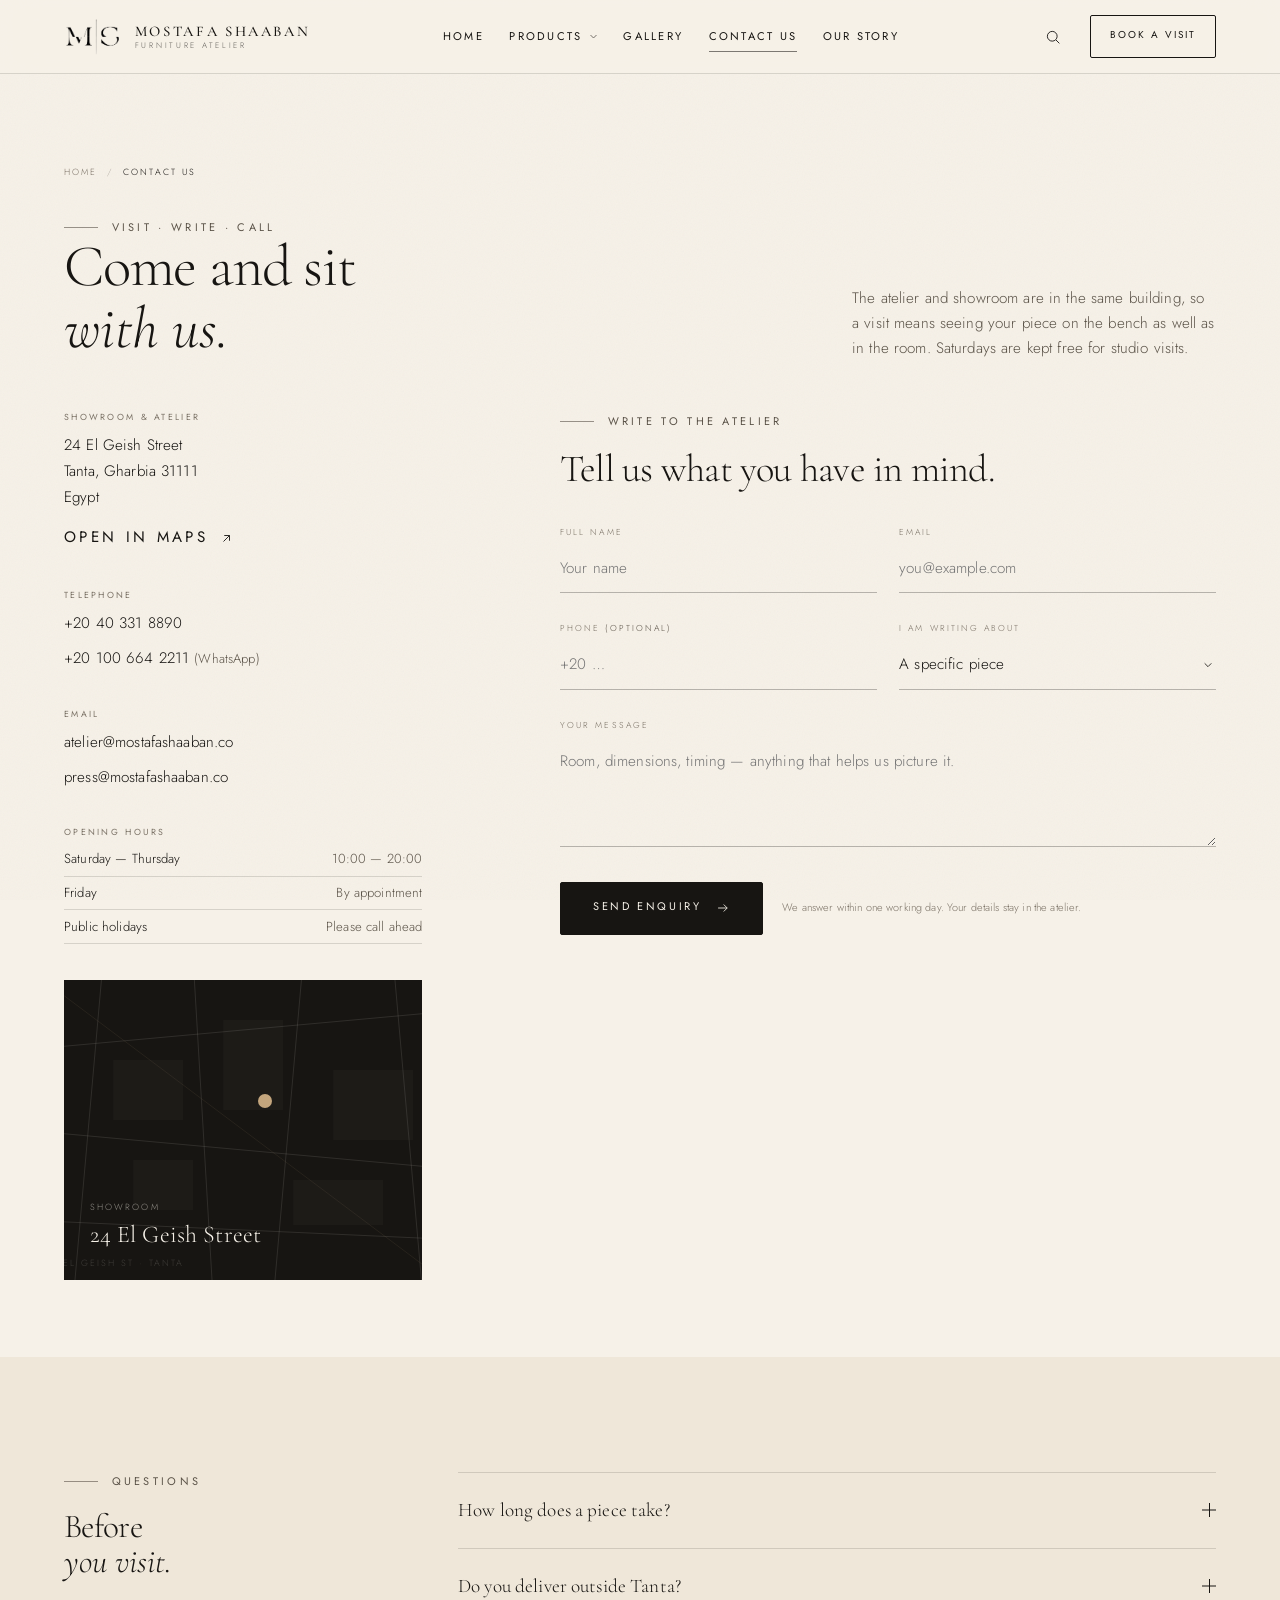
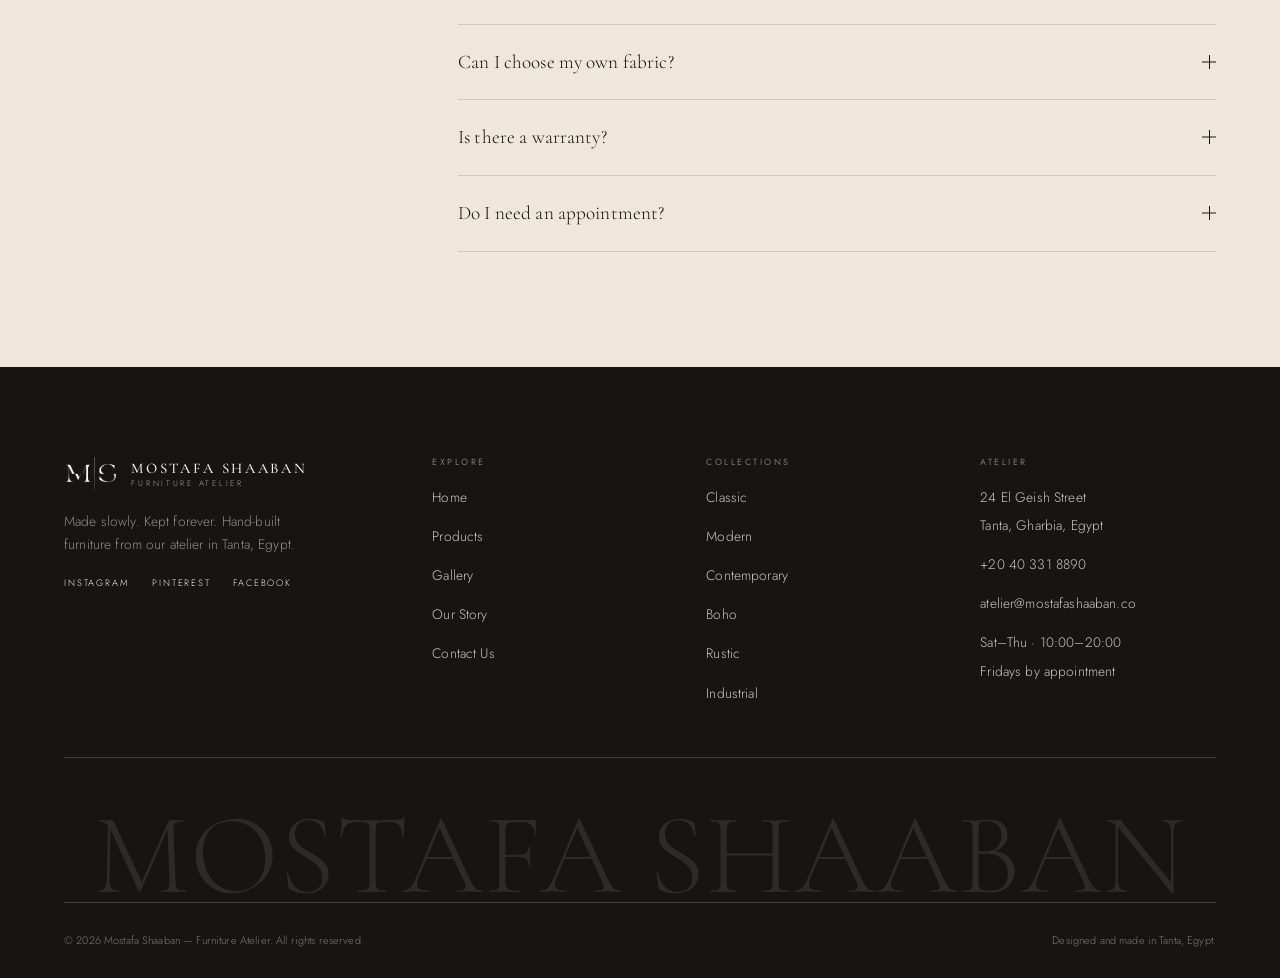
==== commit 27f8039c: "Use the client's M|S monogram as the brand mark - Extract the monogram from the supplied lockup (nam" ====
--- a/contact.html
+++ b/contact.html
@@ -3,9 +3,9 @@
 <head>
 <meta charset="utf-8">
 <meta name="viewport" content="width=device-width, initial-scale=1">
-<title>Contact Us — Showroom in Tanta · Mostafashaaban.co</title>
-<meta name="description" content="Visit the Mostafashaaban atelier at 24 El Geish Street, Tanta. Book a studio visit, start a commission or ask us about a piece.">
-<meta property="og:title" content="Contact Us — Mostafashaaban.co">
+<title>Contact Us — Showroom in Tanta · Mostafa Shaaban</title>
+<meta name="description" content="Visit the Mostafa Shaaban atelier at 24 El Geish Street, Tanta. Book a studio visit, start a commission or ask us about a piece.">
+<meta property="og:title" content="Contact Us — Mostafa Shaaban">
 <meta property="og:image" content="assets/img/og-cover.jpg">
 <meta name="theme-color" content="#f6f1e8">
 <link rel="icon" href="assets/img/favicon.svg" type="image/svg+xml">
@@ -27,14 +27,10 @@
 <div class="scroll-progress" aria-hidden="true"></div>
 
 <header class="site-header is-solid">
-  <a class="brand" href="index.html" aria-label="Mostafashaaban — home">
-    <svg class="brand__mark" viewBox="0 0 40 40" aria-hidden="true">
-      <path data-draw d="M9.5 9.5c4-3.4 17-3.4 21 0"/>
-      <path data-draw d="M9.5 9.5V27M30.5 9.5V27M6 27h28M8 27v6.5M32 27v6.5"/>
-      <path data-draw d="M13 13v9h14v-9"/>
-    </svg>
+  <a class="brand" href="index.html" aria-label="Mostafa Shaaban — home">
+    <img class="brand__mark" src="assets/img/logo-mark.png" alt="" width="291" height="181" aria-hidden="true">
     <span class="brand__text">
-      <span class="brand__name">MOSTAFASHAABAN</span>
+      <span class="brand__name">MOSTAFA SHAABAN</span>
       <span class="brand__sub">FURNITURE ATELIER</span>
     </span>
   </a>
@@ -279,13 +275,9 @@
     <div class="footer__top">
       <div class="footer__brand">
         <a class="brand" href="index.html">
-          <svg class="brand__mark" viewBox="0 0 40 40" aria-hidden="true">
-            <path data-draw d="M9.5 9.5c4-3.4 17-3.4 21 0"/>
-            <path data-draw d="M9.5 9.5V27M30.5 9.5V27M6 27h28M8 27v6.5M32 27v6.5"/>
-            <path data-draw d="M13 13v9h14v-9"/>
-          </svg>
+          <img class="brand__mark" src="assets/img/logo-mark.png" alt="" width="291" height="181" aria-hidden="true">
           <span class="brand__text">
-            <span class="brand__name">MOSTAFASHAABAN</span>
+            <span class="brand__name">MOSTAFA SHAABAN</span>
             <span class="brand__sub">FURNITURE ATELIER</span>
           </span>
         </a>
@@ -327,9 +319,9 @@
         </ul>
       </div>
     </div>
-    <div class="footer__wordmark" aria-hidden="true">MOSTAFASHAABAN</div>
+    <div class="footer__wordmark" aria-hidden="true">MOSTAFA SHAABAN</div>
     <div class="footer__bottom">
-      <span>© <span data-year>2026</span> Mostafashaaban.co — Furniture Atelier. All rights reserved.</span>
+      <span>© <span data-year>2026</span> Mostafa Shaaban — Furniture Atelier. All rights reserved.</span>
       <span>Designed and made in Tanta, Egypt.</span>
     </div>
   </div>
--- a/assets/css/main.css
+++ b/assets/css/main.css
@@ -2657,3 +2657,33 @@
   .quote__text { max-width: none; }
   .quote__by { margin-top: 0.4rem; }
 }
+
+/* ---------- 43. Brand logo (client mark) ---------- */
+.brand__mark {
+  width: auto;
+  height: 36px;
+  flex: none;
+  display: block;
+  filter: none;
+  transition: filter 0.3s var(--ease);
+}
+.site-header.on-dark:not(.is-scrolled) .brand__mark { filter: invert(1); }
+body.menu-open .site-header .brand__mark,
+body.menu-open .site-header.on-dark .brand__mark { filter: none; }
+.footer__brand .brand__mark { filter: invert(1); height: 34px; }
+
+.intro__mark {
+  width: auto;
+  height: clamp(44px, 5.4vw, 66px);
+  margin-top: clamp(0.6rem, 1.6vw, 1.4rem);
+  opacity: 0;
+  transform: scale(0.97);
+  animation: introMark 1.3s var(--ease) 0.5s forwards;
+}
+@keyframes introMark { to { opacity: 1; transform: none; } }
+
+@media (max-width: 720px) {
+  .brand__mark { height: 30px; }
+  .footer__brand .brand__mark { height: 30px; }
+  .intro__mark { height: 46px; }
+}
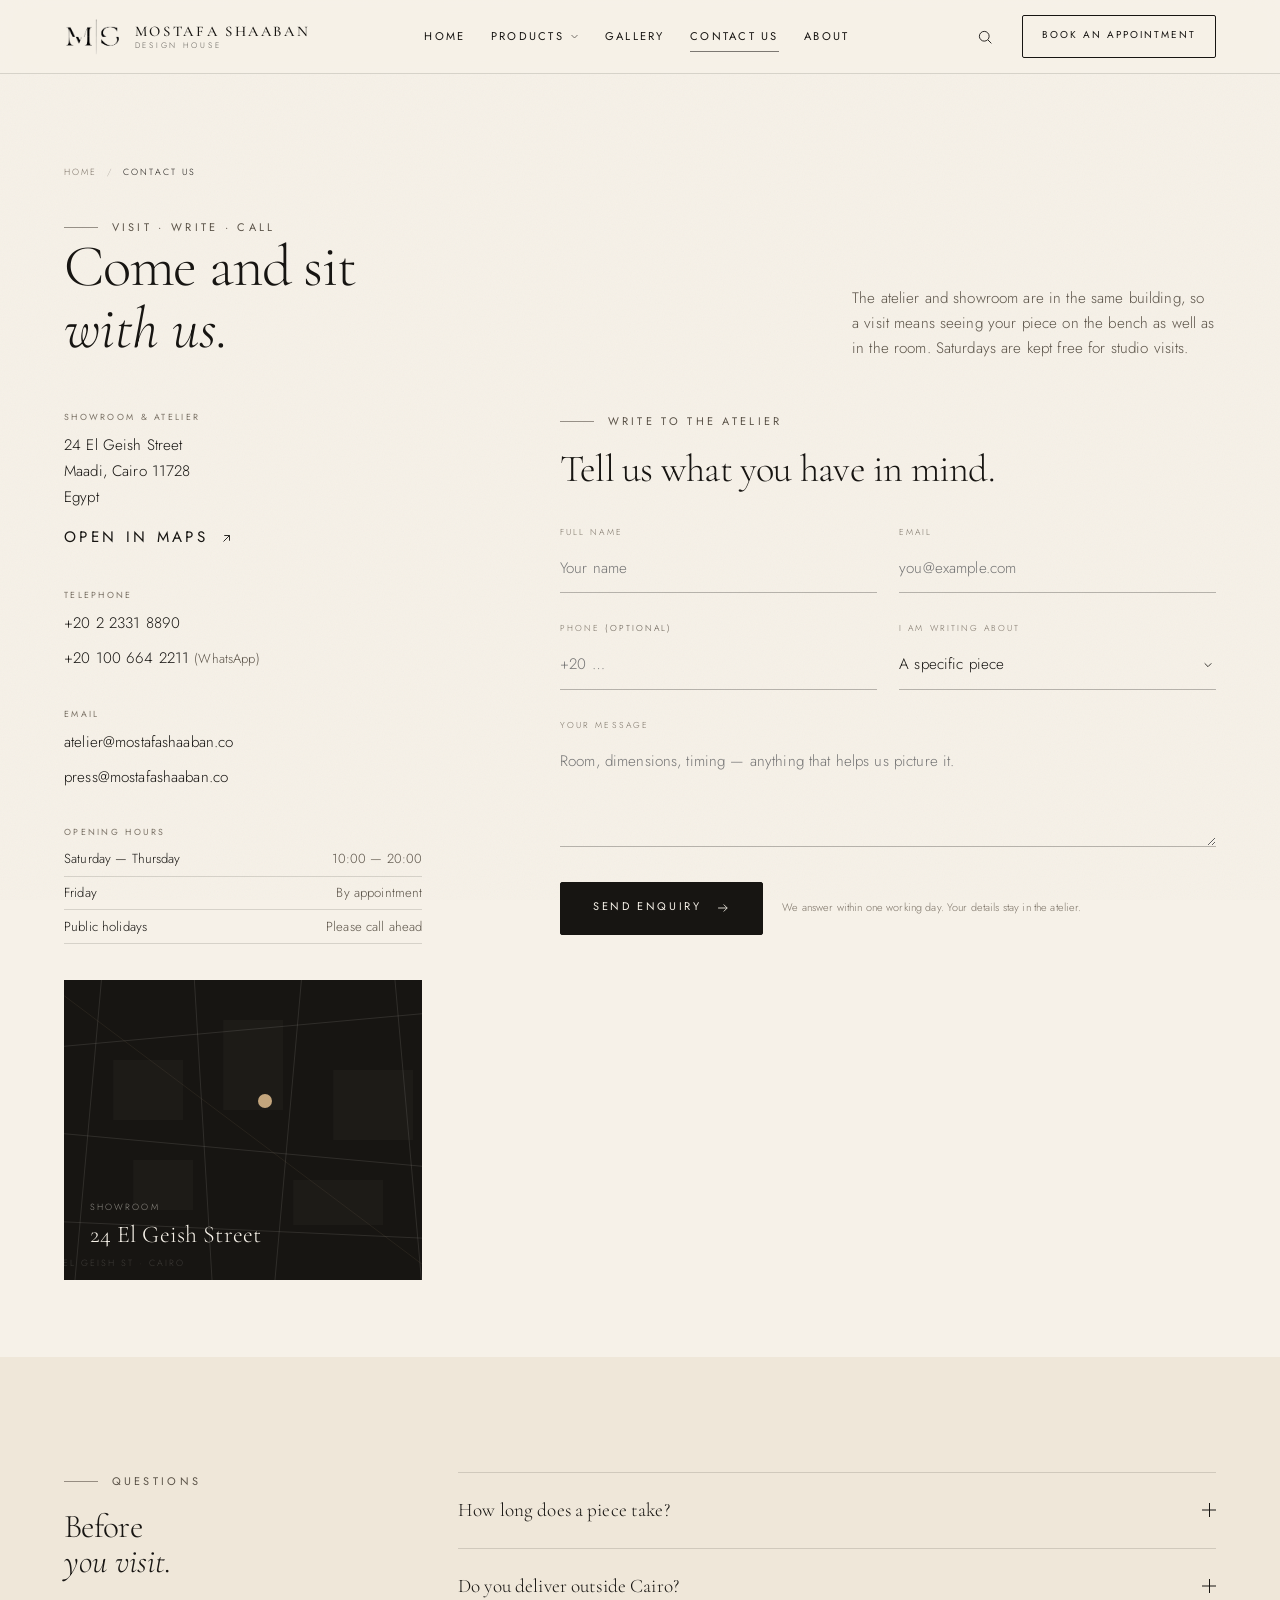
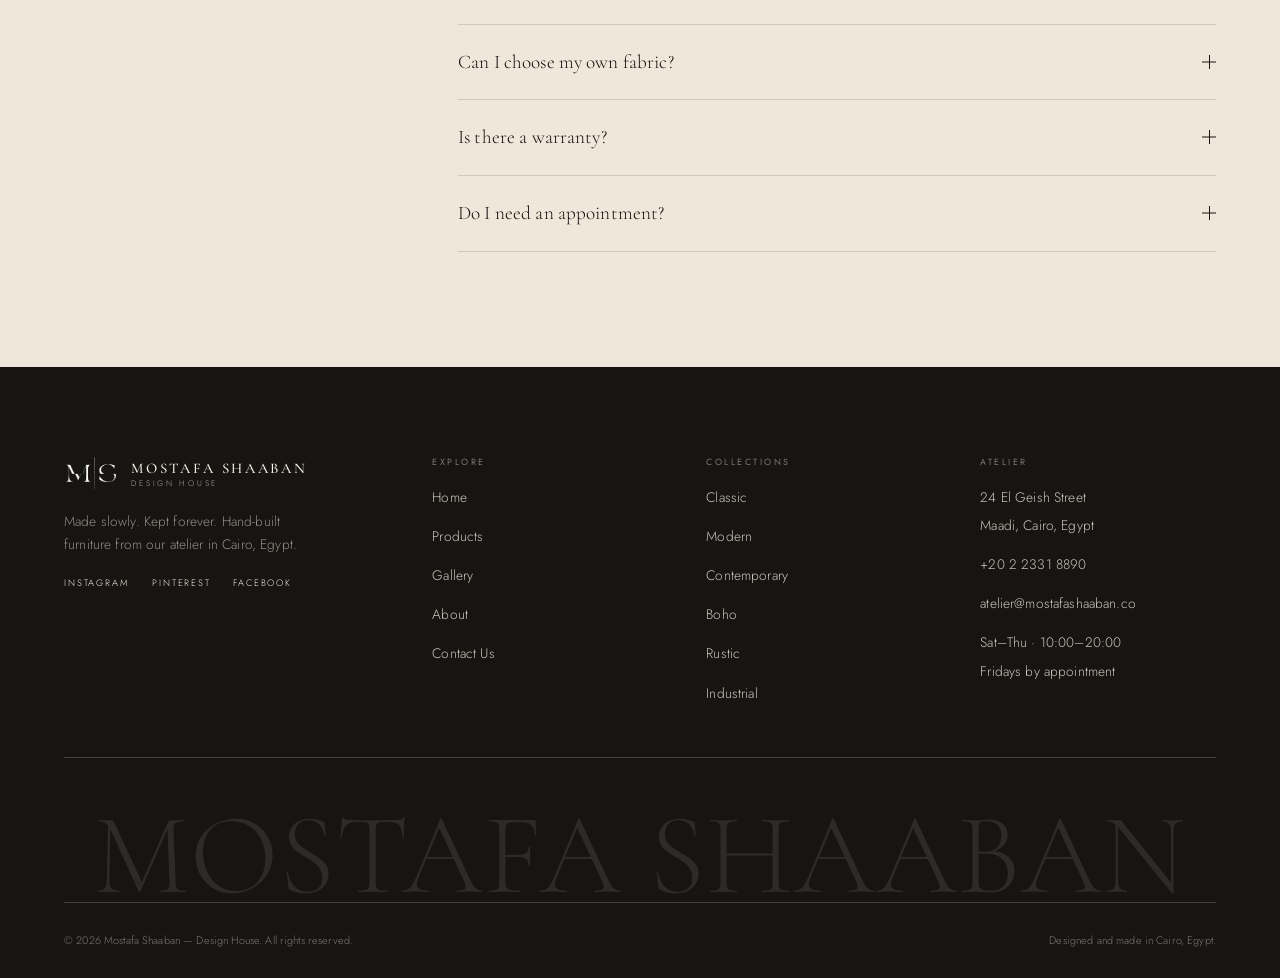
==== commit 74363e71: "Restructure nav: category mega-menu, hero slider, new copy - Mega dropdown rebuilt as eight underlin" ====
--- a/contact.html
+++ b/contact.html
@@ -3,8 +3,8 @@
 <head>
 <meta charset="utf-8">
 <meta name="viewport" content="width=device-width, initial-scale=1">
-<title>Contact Us — Showroom in Tanta · Mostafa Shaaban</title>
-<meta name="description" content="Visit the Mostafa Shaaban atelier at 24 El Geish Street, Tanta. Book a studio visit, start a commission or ask us about a piece.">
+<title>Contact Us — Showroom in Cairo · Mostafa Shaaban</title>
+<meta name="description" content="Visit the Mostafa Shaaban atelier at 24 El Geish Street, Maadi, Cairo. Book an appointment, start a commission or ask us about a piece.">
 <meta property="og:title" content="Contact Us — Mostafa Shaaban">
 <meta property="og:image" content="assets/img/og-cover.jpg">
 <meta name="theme-color" content="#f6f1e8">
@@ -31,7 +31,7 @@
     <img class="brand__mark" src="assets/img/logo-mark.png" alt="" width="291" height="181" aria-hidden="true">
     <span class="brand__text">
       <span class="brand__name">MOSTAFA SHAABAN</span>
-      <span class="brand__sub">FURNITURE ATELIER</span>
+      <span class="brand__sub">DESIGN HOUSE</span>
     </span>
   </a>
 
@@ -44,35 +44,79 @@
           <svg viewBox="0 0 12 12" fill="none" stroke="currentColor" stroke-width="1.1" aria-hidden="true"><path d="M2 4l4 4 4-4"/></svg>
         </button>
         <div class="mega" id="mega-products">
-          <div class="mega__inner">
-            <div class="mega__intro">
-              <div>
-                <span class="eyebrow">The collection</span>
-                <p style="margin-top:1rem">Eighteen pieces, six signatures. Every one of them drawn, joined and finished in our Tanta atelier.</p>
-              </div>
-              <a class="link-arrow" href="contact.html">Book a studio visit
-                <svg viewBox="0 0 20 20" fill="none" stroke="currentColor" stroke-width="1.2" aria-hidden="true"><path d="M3 10h13M11 5l5 5-5 5"/></svg>
-              </a>
-            </div>
-            <div>
-              <ul class="mega__list">
-                <li><a class="mega__card" href="products.html?style=classic"><span class="mega__thumb"><img src="assets/img/styles/classic.jpg" alt="Classic furniture" loading="lazy" width="768" height="1376"></span><span class="mega__name">Classic <small>01</small></span><span class="mega__d">Inherited proportions</span></a></li>
-                <li><a class="mega__card" href="products.html?style=modern"><span class="mega__thumb"><img src="assets/img/styles/modern.jpg" alt="Modern furniture" loading="lazy" width="768" height="1376"></span><span class="mega__name">Modern <small>02</small></span><span class="mega__d">Less, but considered</span></a></li>
-                <li><a class="mega__card" href="products.html?style=contemporary"><span class="mega__thumb"><img src="assets/img/styles/contemporary.jpg" alt="Contemporary furniture" loading="lazy" width="768" height="1376"></span><span class="mega__name">Contemporary <small>03</small></span><span class="mega__d">Sculptural and warm</span></a></li>
-                <li><a class="mega__card" href="products.html?style=boho"><span class="mega__thumb"><img src="assets/img/styles/boho.jpg" alt="Boho furniture" loading="lazy" width="900" height="506"></span><span class="mega__name">Boho <small>04</small></span><span class="mega__d">Texture and sunlight</span></a></li>
-                <li><a class="mega__card" href="products.html?style=rustic"><span class="mega__thumb"><img src="assets/img/styles/rustic.jpg" alt="Rustic furniture" loading="lazy" width="768" height="1376"></span><span class="mega__name">Rustic <small>05</small></span><span class="mega__d">Wood with a memory</span></a></li>
-                <li><a class="mega__card" href="products.html?style=industrial"><span class="mega__thumb"><img src="assets/img/styles/industrial.jpg" alt="Industrial furniture" loading="lazy" width="768" height="1376"></span><span class="mega__name">Industrial <small>06</small></span><span class="mega__d">Steel, leather, shadow</span></a></li>
-              </ul>
-              <a class="mega__all" href="products.html">View the full collection
-                <svg viewBox="0 0 20 20" fill="none" stroke="currentColor" stroke-width="1.2" aria-hidden="true"><path d="M6 14L14 6M7 6h7v7"/></svg>
-              </a>
-            </div>
-          </div>
-        </div>
+        <div class="mega__inner">
+          <div class="mega__grid">
+          <div class="mega__col">
+            <a class="mega__head" href="products.html">Chairs</a>
+            <ul>
+            <li><a class="u-link" href="products.html">Verdant Wingback</a></li>
+            <li><a class="u-link" href="products.html">Cane Dining</a></li>
+            <li><a class="u-link" href="products.html">Studio Lounge</a></li>
+            </ul>
+          </div>
+          <div class="mega__col">
+            <a class="mega__head" href="products.html">Coffee tables</a>
+            <ul>
+            <li><a class="u-link" href="products.html">Pereda Oval</a></li>
+            <li><a class="u-link" href="products.html">Solstice Round</a></li>
+            <li><a class="u-link" href="products.html">Travertine Plinth</a></li>
+            </ul>
+          </div>
+          <div class="mega__col">
+            <a class="mega__head" href="products.html">Side tables</a>
+            <ul>
+            <li><a class="u-link" href="products.html">Bough Nesting</a></li>
+            <li><a class="u-link" href="products.html">Aurelia Carved</a></li>
+            <li><a class="u-link" href="products.html">Drift Side</a></li>
+            </ul>
+          </div>
+          <div class="mega__col">
+            <a class="mega__head" href="products.html">Sofas</a>
+            <ul>
+            <li><a class="u-link" href="products.html">Línea Bouclé</a></li>
+            <li><a class="u-link" href="products.html">Forge Leather</a></li>
+            <li><a class="u-link" href="products.html">Sora Modular</a></li>
+            </ul>
+          </div>
+          <div class="mega__col">
+            <a class="mega__head" href="products.html">Beds</a>
+            <ul>
+            <li><a class="u-link" href="products.html">Mira Upholstered</a></li>
+            <li><a class="u-link" href="products.html">Linen Canopy</a></li>
+            <li><a class="u-link" href="products.html">Oak Plank</a></li>
+            </ul>
+          </div>
+          <div class="mega__col">
+            <a class="mega__head" href="products.html">Consoles</a>
+            <ul>
+            <li><a class="u-link" href="products.html">Atlas Walnut</a></li>
+            <li><a class="u-link" href="products.html">Meridian Buffet</a></li>
+            <li><a class="u-link" href="products.html">Girih Inlay</a></li>
+            </ul>
+          </div>
+          <div class="mega__col">
+            <a class="mega__head" href="products.html">Night stands</a>
+            <ul>
+            <li><a class="u-link" href="products.html">Twin Bedside</a></li>
+            <li><a class="u-link" href="products.html">Bulbous Night</a></li>
+            <li><a class="u-link" href="products.html">Ash Bedside</a></li>
+            </ul>
+          </div>
+          <div class="mega__col">
+            <a class="mega__head" href="products.html">TV units</a>
+            <ul>
+            <li><a class="u-link" href="products.html">Long Low Media</a></li>
+            <li><a class="u-link" href="products.html">Slatted Wall</a></li>
+            <li><a class="u-link" href="products.html">Floating Walnut</a></li>
+            </ul>
+          </div>
+          </div>
+        </div>
+      </div>
       </li>
       <li class="nav__item"><a class="nav__link u-link" href="gallery.html">Gallery</a></li>
       <li class="nav__item"><a class="nav__link u-link u-link--active" href="contact.html">Contact Us</a></li>
-      <li class="nav__item"><a class="nav__link u-link" href="story.html">Our Story</a></li>
+      <li class="nav__item"><a class="nav__link u-link" href="story.html">About</a></li>
     </ul>
   </nav>
 
@@ -80,7 +124,7 @@
     <button class="icon-btn" type="button" data-search-open aria-label="Search the atelier (press Control K)">
       <svg viewBox="0 0 24 24" fill="none" stroke="currentColor" stroke-width="1.2" aria-hidden="true"><circle cx="11" cy="11" r="6.5"/><path d="M16 16l4.5 4.5"/></svg>
     </button>
-    <a class="btn btn--outline btn--sm" href="contact.html"><span>Book a visit</span></a>
+    <a class="btn btn--outline btn--sm" href="contact.html"><span>Book an appointment</span></a>
     <button class="burger" type="button" aria-label="Open menu" aria-expanded="false" aria-controls="mobile-menu">
       <span></span><span></span>
     </button>
@@ -89,29 +133,32 @@
 
 <div class="mobile-menu" id="mobile-menu">
   <ul class="mobile-menu__list">
-    <li class="mobile-menu__item"><a class="mobile-menu__link" href="index.html">Home <small>01</small></a></li>
+    <li class="mobile-menu__item"><a class="mobile-menu__link" href="index.html">Home</a></li>
     <li class="mobile-menu__item">
       <button class="mobile-menu__link" type="button" data-accordion-btn aria-expanded="false">Products
         <svg width="14" height="14" viewBox="0 0 12 12" fill="none" stroke="currentColor" stroke-width="1.1" aria-hidden="true"><path d="M2 4l4 4 4-4"/></svg>
       </button>
       <div class="mobile-menu__sub"><div><ul>
-        <li><a href="products.html">All pieces</a></li>
-        <li><a href="products.html?style=classic">Classic</a></li>
-        <li><a href="products.html?style=modern">Modern</a></li>
-        <li><a href="products.html?style=contemporary">Contemporary</a></li>
-        <li><a href="products.html?style=boho">Boho</a></li>
-        <li><a href="products.html?style=rustic">Rustic</a></li>
-        <li><a href="products.html?style=industrial">Industrial</a></li>
-      </ul></div></div>
+
+          <li><a href="products.html">All pieces</a></li>
+          <li><a href="products.html">Chairs</a></li>
+          <li><a href="products.html">Coffee tables</a></li>
+          <li><a href="products.html">Side tables</a></li>
+          <li><a href="products.html">Sofas</a></li>
+          <li><a href="products.html">Beds</a></li>
+          <li><a href="products.html">Consoles</a></li>
+          <li><a href="products.html">Night stands</a></li>
+          <li><a href="products.html">TV units</a></li>
+        </ul></div></div>
     </li>
-    <li class="mobile-menu__item"><a class="mobile-menu__link" href="gallery.html">Gallery <small>03</small></a></li>
-    <li class="mobile-menu__item"><a class="mobile-menu__link" href="contact.html">Contact Us <small>04</small></a></li>
-    <li class="mobile-menu__item"><a class="mobile-menu__link" href="story.html">Our Story <small>05</small></a></li>
+    <li class="mobile-menu__item"><a class="mobile-menu__link" href="gallery.html">Gallery</a></li>
+    <li class="mobile-menu__item"><a class="mobile-menu__link" href="contact.html">Contact Us</a></li>
+    <li class="mobile-menu__item"><a class="mobile-menu__link" href="story.html">About</a></li>
   </ul>
   <div class="mobile-menu__foot">
-    <a class="u-link" href="tel:+20403318890">+20 40 331 8890</a>
+    <a class="u-link" href="tel:+20223318890">+20 2 2331 8890</a>
     <a class="u-link" href="mailto:atelier@mostafashaaban.co">atelier@mostafashaaban.co</a>
-    <p>24 El Geish Street, Tanta, Gharbia<br>Sat–Thu · 10:00–20:00</p>
+    <p>24 El Geish Street, Maadi, Cairo<br>Sat–Thu · 10:00–20:00</p>
   </div>
 </div>
 
@@ -137,14 +184,14 @@
     <aside class="contact-aside">
       <div class="contact-block" data-reveal>
         <h3>Showroom &amp; atelier</h3>
-        <p>24 El Geish Street<br>Tanta, Gharbia 31111<br>Egypt</p>
+        <p>24 El Geish Street<br>Maadi, Cairo 11728<br>Egypt</p>
         <a class="link-arrow" href="#" style="margin-top:.5rem">Open in maps
           <svg viewBox="0 0 20 20" fill="none" stroke="currentColor" stroke-width="1.2" aria-hidden="true"><path d="M6 14L14 6M7 6h7v7"/></svg>
         </a>
       </div>
       <div class="contact-block" data-reveal style="--delay:.06s">
         <h3>Telephone</h3>
-        <a class="u-link" href="tel:+20403318890">+20 40 331 8890</a>
+        <a class="u-link" href="tel:+20223318890">+20 2 2331 8890</a>
         <a class="u-link" href="tel:+201006642211">+20 100 664 2211 <span class="muted small">(WhatsApp)</span></a>
       </div>
       <div class="contact-block" data-reveal style="--delay:.12s">
@@ -172,7 +219,7 @@
             <rect x="290" y="90" width="80" height="70"/><rect x="90" y="180" width="60" height="50"/>
             <rect x="250" y="200" width="90" height="45"/>
           </g>
-          <text x="20" y="286" fill="rgba(246,241,232,.35)" font-size="9" letter-spacing="2" font-family="Jost, sans-serif">EL GEISH ST · TANTA</text>
+          <text x="20" y="286" fill="rgba(246,241,232,.35)" font-size="9" letter-spacing="2" font-family="Jost, sans-serif">EL GEISH ST · CAIRO</text>
         </svg>
         <span class="map-card__pin" aria-hidden="true"></span>
         <span class="map-card__label">Showroom</span>
@@ -232,7 +279,7 @@
       <div class="form-success" id="form-success">
         <span class="eyebrow">Enquiry received</span>
         <h3>Thank you — your note is with us.</h3>
-        <p>One of the makers will reply within a working day. If it is urgent, call the showroom on <a class="u-link" href="tel:+20403318890">+20 40 331 8890</a>.</p>
+        <p>One of the makers will reply within a working day. If it is urgent, call the showroom on <a class="u-link" href="tel:+20223318890">+20 2 2331 8890</a>.</p>
         <a class="btn btn--outline" href="products.html" style="justify-self:start;margin-top:.5rem"><span>Browse the collection</span></a>
       </div>
     </div>
@@ -250,7 +297,7 @@
           <div class="faq__a"><div><p>Standard pieces take six to eight weeks from approved drawing. Bespoke commissions, especially upholstery, can take ten to twelve. We confirm the date in writing before we begin.</p></div></div>
         </div>
         <div class="faq__item" data-reveal>
-          <button class="faq__q" type="button" aria-expanded="false">Do you deliver outside Tanta?<span class="faq__icon"></span></button>
+          <button class="faq__q" type="button" aria-expanded="false">Do you deliver outside Cairo?<span class="faq__icon"></span></button>
           <div class="faq__a"><div><p>Yes — across Egypt, with our own white-glove team for Cairo, Alexandria and the Delta, and trusted partners further afield. Delivery and placement are quoted per piece.</p></div></div>
         </div>
         <div class="faq__item" data-reveal>
@@ -278,10 +325,10 @@
           <img class="brand__mark" src="assets/img/logo-mark.png" alt="" width="291" height="181" aria-hidden="true">
           <span class="brand__text">
             <span class="brand__name">MOSTAFA SHAABAN</span>
-            <span class="brand__sub">FURNITURE ATELIER</span>
+            <span class="brand__sub">DESIGN HOUSE</span>
           </span>
         </a>
-        <p>Made slowly. Kept forever. Hand-built furniture from our atelier in Tanta, Egypt.</p>
+        <p>Made slowly. Kept forever. Hand-built furniture from our atelier in Cairo, Egypt.</p>
         <div class="footer__socials">
           <a class="u-link" href="#" aria-label="Instagram">Instagram</a>
           <a class="u-link" href="#" aria-label="Pinterest">Pinterest</a>
@@ -294,7 +341,7 @@
           <li><a class="u-link" href="index.html">Home</a></li>
           <li><a class="u-link" href="products.html">Products</a></li>
           <li><a class="u-link" href="gallery.html">Gallery</a></li>
-          <li><a class="u-link" href="story.html">Our Story</a></li>
+          <li><a class="u-link" href="story.html">About</a></li>
           <li><a class="u-link" href="contact.html">Contact Us</a></li>
         </ul>
       </div>
@@ -312,8 +359,8 @@
       <div class="footer__col footer__col--contact">
         <h4>Atelier</h4>
         <ul>
-          <li><span>24 El Geish Street<br>Tanta, Gharbia, Egypt</span></li>
-          <li><a class="u-link" href="tel:+20403318890">+20 40 331 8890</a></li>
+          <li><span>24 El Geish Street<br>Maadi, Cairo, Egypt</span></li>
+          <li><a class="u-link" href="tel:+20223318890">+20 2 2331 8890</a></li>
           <li><a class="u-link" href="mailto:atelier@mostafashaaban.co">atelier@mostafashaaban.co</a></li>
           <li><span>Sat–Thu · 10:00–20:00<br>Fridays by appointment</span></li>
         </ul>
@@ -321,8 +368,8 @@
     </div>
     <div class="footer__wordmark" aria-hidden="true">MOSTAFA SHAABAN</div>
     <div class="footer__bottom">
-      <span>© <span data-year>2026</span> Mostafa Shaaban — Furniture Atelier. All rights reserved.</span>
-      <span>Designed and made in Tanta, Egypt.</span>
+      <span>© <span data-year>2026</span> Mostafa Shaaban — Design House. All rights reserved.</span>
+      <span>Designed and made in Cairo, Egypt.</span>
     </div>
   </div>
 </footer>
--- a/assets/css/main.css
+++ b/assets/css/main.css
@@ -2687,3 +2687,143 @@
   .footer__brand .brand__mark { height: 30px; }
   .intro__mark { height: 46px; }
 }
+
+/* ---------- 44. Mega dropdown — category columns (reference layout) ---------- */
+.mega {
+  background: var(--paper);
+  -webkit-backdrop-filter: none;
+  backdrop-filter: none;
+  border-bottom: 1px solid var(--line);
+  box-shadow: 0 24px 48px -32px rgba(23, 21, 18, 0.22);
+}
+.mega__inner {
+  display: block;
+  grid-template-columns: none;
+  gap: 0;
+  padding-block: clamp(1.9rem, 2.6vw, 2.6rem) clamp(2rem, 2.8vw, 2.8rem);
+}
+.mega__grid {
+  display: grid;
+  grid-template-columns: repeat(8, minmax(0, 1fr));
+  gap: clamp(0.9rem, 1.7vw, 2.2rem);
+}
+.mega__col { min-width: 0; }
+.mega__head {
+  display: block;
+  padding-bottom: 0.85rem;
+  margin-bottom: 1.05rem;
+  border-bottom: 1px solid var(--ink);
+  font-size: 0.63rem;
+  font-weight: 400;
+  letter-spacing: 0.2em;
+  text-transform: uppercase;
+  color: var(--ink);
+  transition: opacity 0.3s var(--ease);
+}
+.mega__head:hover { opacity: 0.62; }
+.mega__col ul { display: grid; gap: 0.72rem; }
+.mega__col li a {
+  display: inline-block;
+  font-size: 0.6rem;
+  letter-spacing: 0.13em;
+  text-transform: uppercase;
+  color: var(--ink-mute);
+}
+.mega__col li a:hover { color: var(--ink); }
+
+@media (max-width: 1280px) {
+  .mega__grid { grid-template-columns: repeat(4, minmax(0, 1fr)); row-gap: 1.6rem; }
+}
+
+/* Header turns solid white while the panel is open */
+.site-header.is-mega-open {
+  background: var(--paper);
+  color: var(--ink);
+  border-bottom-color: var(--line);
+  -webkit-backdrop-filter: none;
+  backdrop-filter: none;
+  box-shadow: none;
+}
+.site-header.is-mega-open .brand__mark { filter: none; }
+.site-header.is-mega-open .btn--outline {
+  --btn-fg: var(--ink);
+  --btn-line: rgba(23, 21, 18, 0.28);
+}
+.site-header.is-mega-open .btn--outline::before { background: var(--ink); }
+.site-header.is-mega-open .btn--outline:hover { --btn-fg: var(--paper); border-color: var(--ink); }
+.site-header.is-mega-open .icon-btn:hover { background: rgba(23, 21, 18, 0.06); }
+.site-header.is-mega-open .nav__link { color: var(--ink); }
+
+/* ---------- 45. Hero-adjacent category slider ---------- */
+.cat-slider { background: var(--paper); overflow: hidden; }
+.cat-slider__track {
+  padding-inline: var(--gutter);
+  padding-block: clamp(1.1rem, 2.2vw, 2rem);
+  gap: clamp(0.8rem, 1.5vw, 1.5rem);
+  align-items: stretch;
+}
+.cat-slider__track > * { flex: 0 0 clamp(232px, 23vw, 336px); }
+.cat-card {
+  position: relative;
+  display: block;
+  aspect-ratio: 4 / 5;
+  overflow: hidden;
+  background: var(--paper-2);
+  isolation: isolate;
+}
+.cat-card img {
+  width: 100%;
+  height: 100%;
+  object-fit: cover;
+  transition: transform 1.2s var(--ease), filter 0.8s var(--ease);
+  filter: saturate(0.94);
+}
+.cat-card::after {
+  content: "";
+  position: absolute;
+  inset: 0;
+  background: linear-gradient(180deg, rgba(20, 17, 13, 0.44) 0%, rgba(20, 17, 13, 0.06) 42%, rgba(20, 17, 13, 0) 62%);
+  opacity: 0.9;
+  transition: opacity 0.6s var(--ease);
+}
+.cat-card:hover img { transform: scale(1.05); filter: saturate(1); }
+.cat-card:hover::after { opacity: 1; }
+.cat-card__label {
+  position: absolute;
+  top: clamp(1rem, 1.9vw, 1.6rem);
+  left: 0;
+  right: 0;
+  z-index: 1;
+  text-align: center;
+  color: #f8f4ec;
+  font-size: 0.68rem;
+  letter-spacing: 0.28em;
+  text-indent: 0.28em;
+  text-transform: uppercase;
+  text-shadow: 0 1px 14px rgba(20, 17, 13, 0.45);
+  pointer-events: none;
+}
+@media (max-width: 720px) {
+  .cat-card__label { font-size: 0.6rem; letter-spacing: 0.22em; text-indent: 0.22em; }
+}
+
+/* ---------- 46. Mega-open header corrections ---------- */
+.site-header.on-dark.is-mega-open .brand__mark { filter: none; }
+.site-header.on-dark.is-mega-open { color: var(--ink); }
+.mega__col li a { font-size: 0.63rem; }
+.mega__col ul { gap: 0.85rem; }
+
+/* ---------- 47. Slider gutter outside the scroll port ---------- */
+.cat-slider { padding-left: var(--gutter); }
+.cat-slider__track { padding-inline: 0; padding-right: var(--gutter); }
+
+/* ---------- 48. Draggable rows ---------- */
+.scroller { user-select: none; -webkit-user-select: none; }
+.scroller img, .scroller a { -webkit-user-drag: none; }
+.scroller.is-dragging a { cursor: grabbing; }
+
+/* ---------- 49. Slider label legibility ---------- */
+.cat-card::after {
+  background: linear-gradient(180deg, rgba(20, 17, 13, 0.55) 0%, rgba(20, 17, 13, 0.16) 44%, rgba(20, 17, 13, 0) 64%);
+}
+.cat-card__label { text-shadow: 0 1px 12px rgba(18, 15, 12, 0.55), 0 0 2px rgba(18, 15, 12, 0.4); }
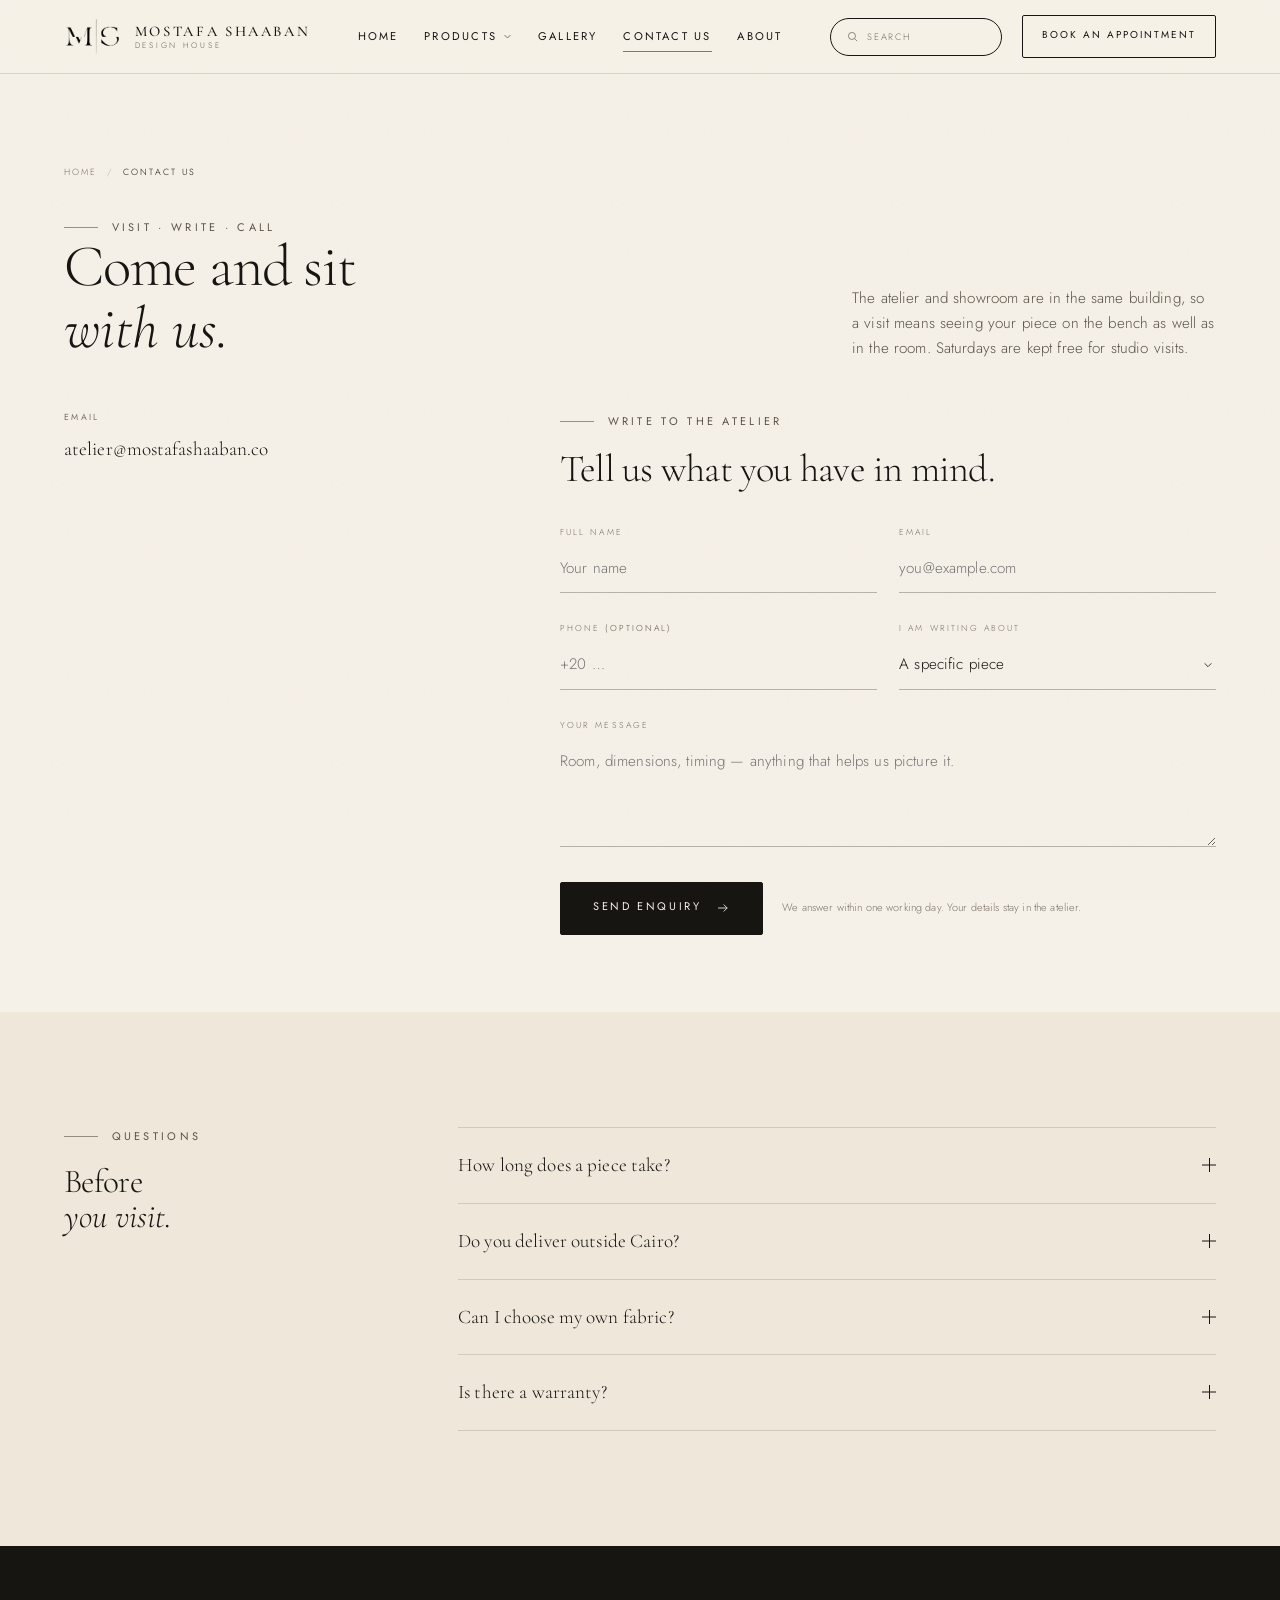
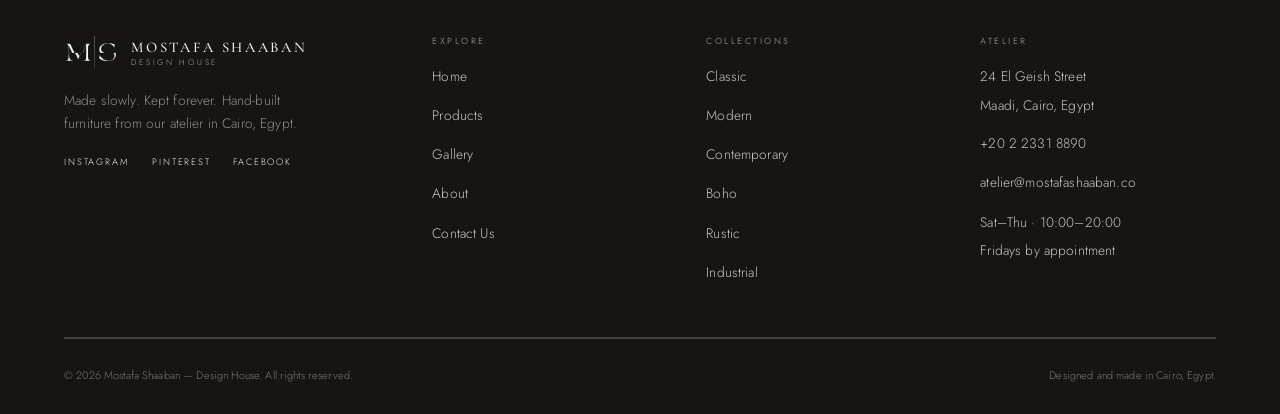
==== commit dba376f7: "Header search pill, category menu names, trimmed contact page - Removed the custom cursor - Replaced" ====
--- a/contact.html
+++ b/contact.html
@@ -49,65 +49,77 @@
           <div class="mega__col">
             <a class="mega__head" href="products.html">Chairs</a>
             <ul>
-            <li><a class="u-link" href="products.html">Verdant Wingback</a></li>
-            <li><a class="u-link" href="products.html">Cane Dining</a></li>
-            <li><a class="u-link" href="products.html">Studio Lounge</a></li>
+            <li><a class="u-link" href="products.html">VELORA</a></li>
+            <li><a class="u-link" href="products.html">CORVEN</a></li>
+            <li><a class="u-link" href="products.html">ELORA</a></li>
+            <li><a class="u-link" href="products.html">AVENOR</a></li>
+            <li><a class="u-link" href="products.html">MAROVA</a></li>
+            <li><a class="u-link" href="products.html">ORVANO</a></li>
+            <li><a class="u-link" href="products.html">MADERO</a></li>
+            <li><a class="u-link" href="products.html">MOREVA</a></li>
+            </ul>
+          </div>
+          <div class="mega__col">
+            <a class="mega__head" href="products.html">Sofas</a>
+            <ul>
+            <li><a class="u-link" href="products.html">BRAM</a></li>
+            <li><a class="u-link" href="products.html">REBA</a></li>
+            <li><a class="u-link" href="products.html">MERA</a></li>
+            <li><a class="u-link" href="products.html">KOVA</a></li>
+            <li><a class="u-link" href="products.html">LOIRE</a></li>
+            <li><a class="u-link" href="products.html">LENO</a></li>
+            <li><a class="u-link" href="products.html">BLOCE</a></li>
             </ul>
           </div>
           <div class="mega__col">
             <a class="mega__head" href="products.html">Coffee tables</a>
             <ul>
-            <li><a class="u-link" href="products.html">Pereda Oval</a></li>
-            <li><a class="u-link" href="products.html">Solstice Round</a></li>
-            <li><a class="u-link" href="products.html">Travertine Plinth</a></li>
-            </ul>
-          </div>
-          <div class="mega__col">
-            <a class="mega__head" href="products.html">Side tables</a>
-            <ul>
-            <li><a class="u-link" href="products.html">Bough Nesting</a></li>
-            <li><a class="u-link" href="products.html">Aurelia Carved</a></li>
-            <li><a class="u-link" href="products.html">Drift Side</a></li>
-            </ul>
-          </div>
-          <div class="mega__col">
-            <a class="mega__head" href="products.html">Sofas</a>
-            <ul>
-            <li><a class="u-link" href="products.html">Línea Bouclé</a></li>
-            <li><a class="u-link" href="products.html">Forge Leather</a></li>
-            <li><a class="u-link" href="products.html">Sora Modular</a></li>
+            <li><a class="u-link" href="products.html">OCTARO</a></li>
+            <li><a class="u-link" href="products.html">OVARO</a></li>
+            <li><a class="u-link" href="products.html">MAVRO</a></li>
+            <li><a class="u-link" href="products.html">OFFSET</a></li>
+            <li><a class="u-link" href="products.html">KURO</a></li>
+            <li><a class="u-link" href="products.html">ECLIPSE</a></li>
+            <li><a class="u-link" href="products.html">CASCADE</a></li>
+            </ul>
+          </div>
+          <div class="mega__col">
+            <a class="mega__head" href="products.html">Dining tables</a>
+            <ul>
+            <li><a class="u-link" href="products.html">DORIAN</a></li>
+            <li><a class="u-link" href="products.html">CORBEL</a></li>
+            <li><a class="u-link" href="products.html">ROVE</a></li>
+            <li><a class="u-link" href="products.html">DOWEL</a></li>
+            <li><a class="u-link" href="products.html">HALDEN</a></li>
+            </ul>
+          </div>
+          <div class="mega__col">
+            <a class="mega__head" href="products.html">Consoles</a>
+            <ul>
+            <li><a class="u-link" href="products.html">VERTUS</a></li>
+            <li><a class="u-link" href="products.html">KAEL</a></li>
+            <li><a class="u-link" href="products.html">ELBA</a></li>
+            <li><a class="u-link" href="products.html">VANE</a></li>
+            </ul>
+          </div>
+          <div class="mega__col">
+            <a class="mega__head" href="products.html">Nightstands</a>
+            <ul>
+            <li><a class="u-link" href="products.html">VESPER</a></li>
+            <li><a class="u-link" href="products.html">SOREN</a></li>
+            <li><a class="u-link" href="products.html">NOLAN</a></li>
+            <li><a class="u-link" href="products.html">TARO</a></li>
+            <li><a class="u-link" href="products.html">ORION</a></li>
+            <li><a class="u-link" href="products.html">TOVA</a></li>
+            <li><a class="u-link" href="products.html">AIDER</a></li>
+            <li><a class="u-link" href="products.html">RHEA</a></li>
             </ul>
           </div>
           <div class="mega__col">
             <a class="mega__head" href="products.html">Beds</a>
             <ul>
-            <li><a class="u-link" href="products.html">Mira Upholstered</a></li>
-            <li><a class="u-link" href="products.html">Linen Canopy</a></li>
-            <li><a class="u-link" href="products.html">Oak Plank</a></li>
-            </ul>
-          </div>
-          <div class="mega__col">
-            <a class="mega__head" href="products.html">Consoles</a>
-            <ul>
-            <li><a class="u-link" href="products.html">Atlas Walnut</a></li>
-            <li><a class="u-link" href="products.html">Meridian Buffet</a></li>
-            <li><a class="u-link" href="products.html">Girih Inlay</a></li>
-            </ul>
-          </div>
-          <div class="mega__col">
-            <a class="mega__head" href="products.html">Night stands</a>
-            <ul>
-            <li><a class="u-link" href="products.html">Twin Bedside</a></li>
-            <li><a class="u-link" href="products.html">Bulbous Night</a></li>
-            <li><a class="u-link" href="products.html">Ash Bedside</a></li>
-            </ul>
-          </div>
-          <div class="mega__col">
-            <a class="mega__head" href="products.html">TV units</a>
-            <ul>
-            <li><a class="u-link" href="products.html">Long Low Media</a></li>
-            <li><a class="u-link" href="products.html">Slatted Wall</a></li>
-            <li><a class="u-link" href="products.html">Floating Walnut</a></li>
+            <li><a class="u-link" href="products.html">AUREN</a></li>
+            <li><a class="u-link" href="products.html">ORVESSA</a></li>
             </ul>
           </div>
           </div>
@@ -121,9 +133,11 @@
   </nav>
 
   <div class="header__actions">
-    <button class="icon-btn" type="button" data-search-open aria-label="Search the atelier (press Control K)">
-      <svg viewBox="0 0 24 24" fill="none" stroke="currentColor" stroke-width="1.2" aria-hidden="true"><circle cx="11" cy="11" r="6.5"/><path d="M16 16l4.5 4.5"/></svg>
-    </button>
+    <div class="header__search" data-search-pill>
+      <svg class="header__search__icon" viewBox="0 0 24 24" fill="none" stroke="currentColor" stroke-width="1.2" aria-hidden="true"><circle cx="11" cy="11" r="6.5"/><path d="M16 16l4.5 4.5"/></svg>
+      <input class="header__search__input" id="site-search-input" type="search" placeholder="Search" aria-label="Search pieces, styles and pages" autocomplete="off" role="combobox" aria-expanded="false" aria-controls="site-search-pop">
+      <div class="search-pop" id="site-search-pop" data-search-pop hidden></div>
+    </div>
     <a class="btn btn--outline btn--sm" href="contact.html"><span>Book an appointment</span></a>
     <button class="burger" type="button" aria-label="Open menu" aria-expanded="false" aria-controls="mobile-menu">
       <span></span><span></span>
@@ -142,13 +156,12 @@
 
           <li><a href="products.html">All pieces</a></li>
           <li><a href="products.html">Chairs</a></li>
+          <li><a href="products.html">Sofas</a></li>
           <li><a href="products.html">Coffee tables</a></li>
-          <li><a href="products.html">Side tables</a></li>
-          <li><a href="products.html">Sofas</a></li>
+          <li><a href="products.html">Dining tables</a></li>
+          <li><a href="products.html">Consoles</a></li>
+          <li><a href="products.html">Nightstands</a></li>
           <li><a href="products.html">Beds</a></li>
-          <li><a href="products.html">Consoles</a></li>
-          <li><a href="products.html">Night stands</a></li>
-          <li><a href="products.html">TV units</a></li>
         </ul></div></div>
     </li>
     <li class="mobile-menu__item"><a class="mobile-menu__link" href="gallery.html">Gallery</a></li>
@@ -183,47 +196,8 @@
   <section class="container contact-grid">
     <aside class="contact-aside">
       <div class="contact-block" data-reveal>
-        <h3>Showroom &amp; atelier</h3>
-        <p>24 El Geish Street<br>Maadi, Cairo 11728<br>Egypt</p>
-        <a class="link-arrow" href="#" style="margin-top:.5rem">Open in maps
-          <svg viewBox="0 0 20 20" fill="none" stroke="currentColor" stroke-width="1.2" aria-hidden="true"><path d="M6 14L14 6M7 6h7v7"/></svg>
-        </a>
-      </div>
-      <div class="contact-block" data-reveal style="--delay:.06s">
-        <h3>Telephone</h3>
-        <a class="u-link" href="tel:+20223318890">+20 2 2331 8890</a>
-        <a class="u-link" href="tel:+201006642211">+20 100 664 2211 <span class="muted small">(WhatsApp)</span></a>
-      </div>
-      <div class="contact-block" data-reveal style="--delay:.12s">
         <h3>Email</h3>
         <a class="u-link" href="mailto:atelier@mostafashaaban.co">atelier@mostafashaaban.co</a>
-        <a class="u-link" href="mailto:press@mostafashaaban.co">press@mostafashaaban.co</a>
-      </div>
-      <div class="contact-block" data-reveal style="--delay:.18s">
-        <h3>Opening hours</h3>
-        <div class="visit-hours">
-          <div><span>Saturday — Thursday</span><span>10:00 — 20:00</span></div>
-          <div><span>Friday</span><span>By appointment</span></div>
-          <div><span>Public holidays</span><span>Please call ahead</span></div>
-        </div>
-      </div>
-      <div class="map-card" data-reveal style="--delay:.24s">
-        <svg class="map" viewBox="0 0 400 300" preserveAspectRatio="xMidYMid slice" aria-hidden="true">
-          <g fill="none" stroke="rgba(246,241,232,.22)" stroke-width="1">
-            <path d="M-20 70 L420 30"/><path d="M-20 150 L420 190"/><path d="M-20 240 L420 260"/>
-            <path d="M60 -20 L30 320"/><path d="M150 -20 L170 320"/><path d="M260 -20 L230 320"/><path d="M350 -20 L380 320"/>
-            <path d="M0 0 L400 300" stroke="rgba(196,166,125,.18)"/>
-          </g>
-          <g fill="rgba(246,241,232,.05)">
-            <rect x="70" y="80" width="70" height="60"/><rect x="180" y="40" width="60" height="90"/>
-            <rect x="290" y="90" width="80" height="70"/><rect x="90" y="180" width="60" height="50"/>
-            <rect x="250" y="200" width="90" height="45"/>
-          </g>
-          <text x="20" y="286" fill="rgba(246,241,232,.35)" font-size="9" letter-spacing="2" font-family="Jost, sans-serif">EL GEISH ST · CAIRO</text>
-        </svg>
-        <span class="map-card__pin" aria-hidden="true"></span>
-        <span class="map-card__label">Showroom</span>
-        <span class="map-card__title">24 El Geish Street</span>
       </div>
     </aside>
 
@@ -308,9 +282,6 @@
           <button class="faq__q" type="button" aria-expanded="false">Is there a warranty?<span class="faq__icon"></span></button>
           <div class="faq__a"><div><p>Ten years on every frame. Upholstery and finishes are covered for two years, and we repair at cost for as long as the piece exists — we keep the patterns.</p></div></div>
         </div>
-        <div class="faq__item" data-reveal>
-          <button class="faq__q" type="button" aria-expanded="false">Do I need an appointment?<span class="faq__icon"></span></button>
-          <div class="faq__a"><div><p>Not for the showroom — walk in Saturday to Thursday, 10:00 to 20:00. For the workshop floor and a drawing session, an appointment gives you more of our time.</p></div></div>
         </div>
       </div>
     </div>
@@ -366,7 +337,6 @@
         </ul>
       </div>
     </div>
-    <div class="footer__wordmark" aria-hidden="true">MOSTAFA SHAABAN</div>
     <div class="footer__bottom">
       <span>© <span data-year>2026</span> Mostafa Shaaban — Design House. All rights reserved.</span>
       <span>Designed and made in Cairo, Egypt.</span>
--- a/assets/css/main.css
+++ b/assets/css/main.css
@@ -2827,3 +2827,167 @@
   background: linear-gradient(180deg, rgba(20, 17, 13, 0.55) 0%, rgba(20, 17, 13, 0.16) 44%, rgba(20, 17, 13, 0) 64%);
 }
 .cat-card__label { text-shadow: 0 1px 12px rgba(18, 15, 12, 0.55), 0 0 2px rgba(18, 15, 12, 0.4); }
+
+/* ---------- 50. Header search pill ---------- */
+.header__actions { gap: 0.7rem; }
+.header__search {
+  position: relative;
+  display: flex;
+  align-items: center;
+  gap: 0.5rem;
+  height: 38px;
+  width: clamp(150px, 13.5vw, 214px);
+  padding: 0 0.95rem;
+  border: 1px solid currentColor;
+  border-radius: 999px;
+  color: inherit;
+  transition: width 0.45s var(--ease), background-color 0.3s var(--ease),
+    border-color 0.3s var(--ease), color 0.3s var(--ease), box-shadow 0.3s var(--ease);
+}
+.header__search__icon { width: 13px; height: 13px; flex: none; opacity: 0.72; }
+.header__search__input {
+  flex: 1;
+  min-width: 0;
+  border: 0;
+  background: transparent;
+  color: inherit;
+  font-family: var(--font-sans);
+  font-size: 0.58rem;
+  letter-spacing: 0.2em;
+  text-transform: uppercase;
+  padding: 0;
+}
+.header__search__input::placeholder {
+  color: currentColor;
+  opacity: 0.6;
+  letter-spacing: 0.2em;
+  text-transform: uppercase;
+}
+.header__search__input:focus { outline: none; }
+.header__search__input::-webkit-search-cancel-button { -webkit-appearance: none; display: none; }
+.header__search:focus-within {
+  width: clamp(200px, 18vw, 268px);
+  background: var(--paper);
+  color: var(--ink);
+  border-color: var(--line);
+  box-shadow: 0 20px 44px -32px rgba(23, 21, 18, 0.55);
+}
+
+/* results panel */
+.search-pop {
+  position: absolute;
+  top: calc(100% + 14px);
+  right: 0;
+  width: 384px;
+  padding: 0.45rem;
+  display: grid;
+  gap: 2px;
+  background: var(--paper);
+  color: var(--ink);
+  border: 1px solid var(--line);
+  box-shadow: 0 34px 70px -40px rgba(23, 21, 18, 0.55);
+  z-index: 150;
+  text-align: left;
+}
+.search-pop[hidden] { display: none; }
+.sp-result {
+  display: flex;
+  align-items: center;
+  gap: 0.8rem;
+  padding: 0.5rem 0.55rem;
+  border-radius: 2px;
+  text-transform: none;
+  letter-spacing: normal;
+}
+.sp-result:hover, .sp-result.is-active { background: rgba(23, 21, 18, 0.055); }
+.sp-result__thumb {
+  width: 34px;
+  height: 42px;
+  flex: none;
+  overflow: hidden;
+  background: var(--paper-2);
+}
+.sp-result__thumb img { width: 100%; height: 100%; object-fit: cover; }
+.sp-result__thumb--icon { display: grid; place-items: center; color: var(--ink-mute); }
+.sp-result__thumb--icon svg { width: 14px; height: 14px; }
+.sp-result__text { display: grid; gap: 0.18rem; min-width: 0; flex: 1; }
+.sp-result__name {
+  font-size: 0.78rem;
+  letter-spacing: 0.01em;
+  color: var(--ink);
+  white-space: nowrap;
+  overflow: hidden;
+  text-overflow: ellipsis;
+}
+.sp-result__name mark { background: transparent; color: var(--brass); }
+.sp-result__meta {
+  font-size: 0.52rem;
+  letter-spacing: 0.18em;
+  text-transform: uppercase;
+  color: var(--ink-mute);
+}
+.sp-result__price {
+  flex: none;
+  font-size: 0.62rem;
+  letter-spacing: 0.06em;
+  color: var(--ink-soft);
+}
+.sp-all {
+  display: flex;
+  align-items: center;
+  justify-content: space-between;
+  gap: 0.5rem;
+  margin-top: 0.3rem;
+  padding: 0.72rem 0.6rem 0.45rem;
+  border-top: 1px solid var(--line);
+  font-size: 0.55rem;
+  letter-spacing: 0.2em;
+  text-transform: uppercase;
+  color: var(--ink-soft);
+}
+.sp-all:hover { color: var(--ink); }
+.sp-all svg { width: 13px; height: 13px; }
+.sp-empty {
+  padding: 0.9rem 0.7rem;
+  font-size: 0.76rem;
+  line-height: 1.55;
+  color: var(--ink-soft);
+}
+.sp-empty a { color: var(--ink); text-decoration: underline; text-underline-offset: 3px; }
+
+@media (max-width: 1024px) {
+  .header__search {
+    width: 40px;
+    height: 40px;
+    padding: 0;
+    justify-content: center;
+    border-radius: 50%;
+  }
+  .header__search__input, .search-pop { display: none !important; }
+}
+
+/* ---------- 51. Mega column rhythm ---------- */
+.mega__col li { line-height: 0; }
+.mega__col li a { line-height: 1.4; }
+
+/* ---------- 52. Contact aside (email only) ---------- */
+.contact-aside {
+  align-self: start;
+  position: sticky;
+  top: calc(var(--header-h) + 2rem);
+}
+.contact-block a { font-size: 1.02rem; }
+@media (max-width: 1024px) {
+  .contact-aside { position: static; top: auto; }
+}
+
+/* ---------- 53. Contact email size + mobile search icon ---------- */
+.contact-block a {
+  font-family: var(--font-display);
+  font-size: clamp(1.05rem, 1.5vw, 1.32rem);
+  letter-spacing: 0.005em;
+}
+@media (max-width: 1024px) {
+  .header__search { border-color: transparent; }
+  .contact-block a { font-size: 1.15rem; }
+}
